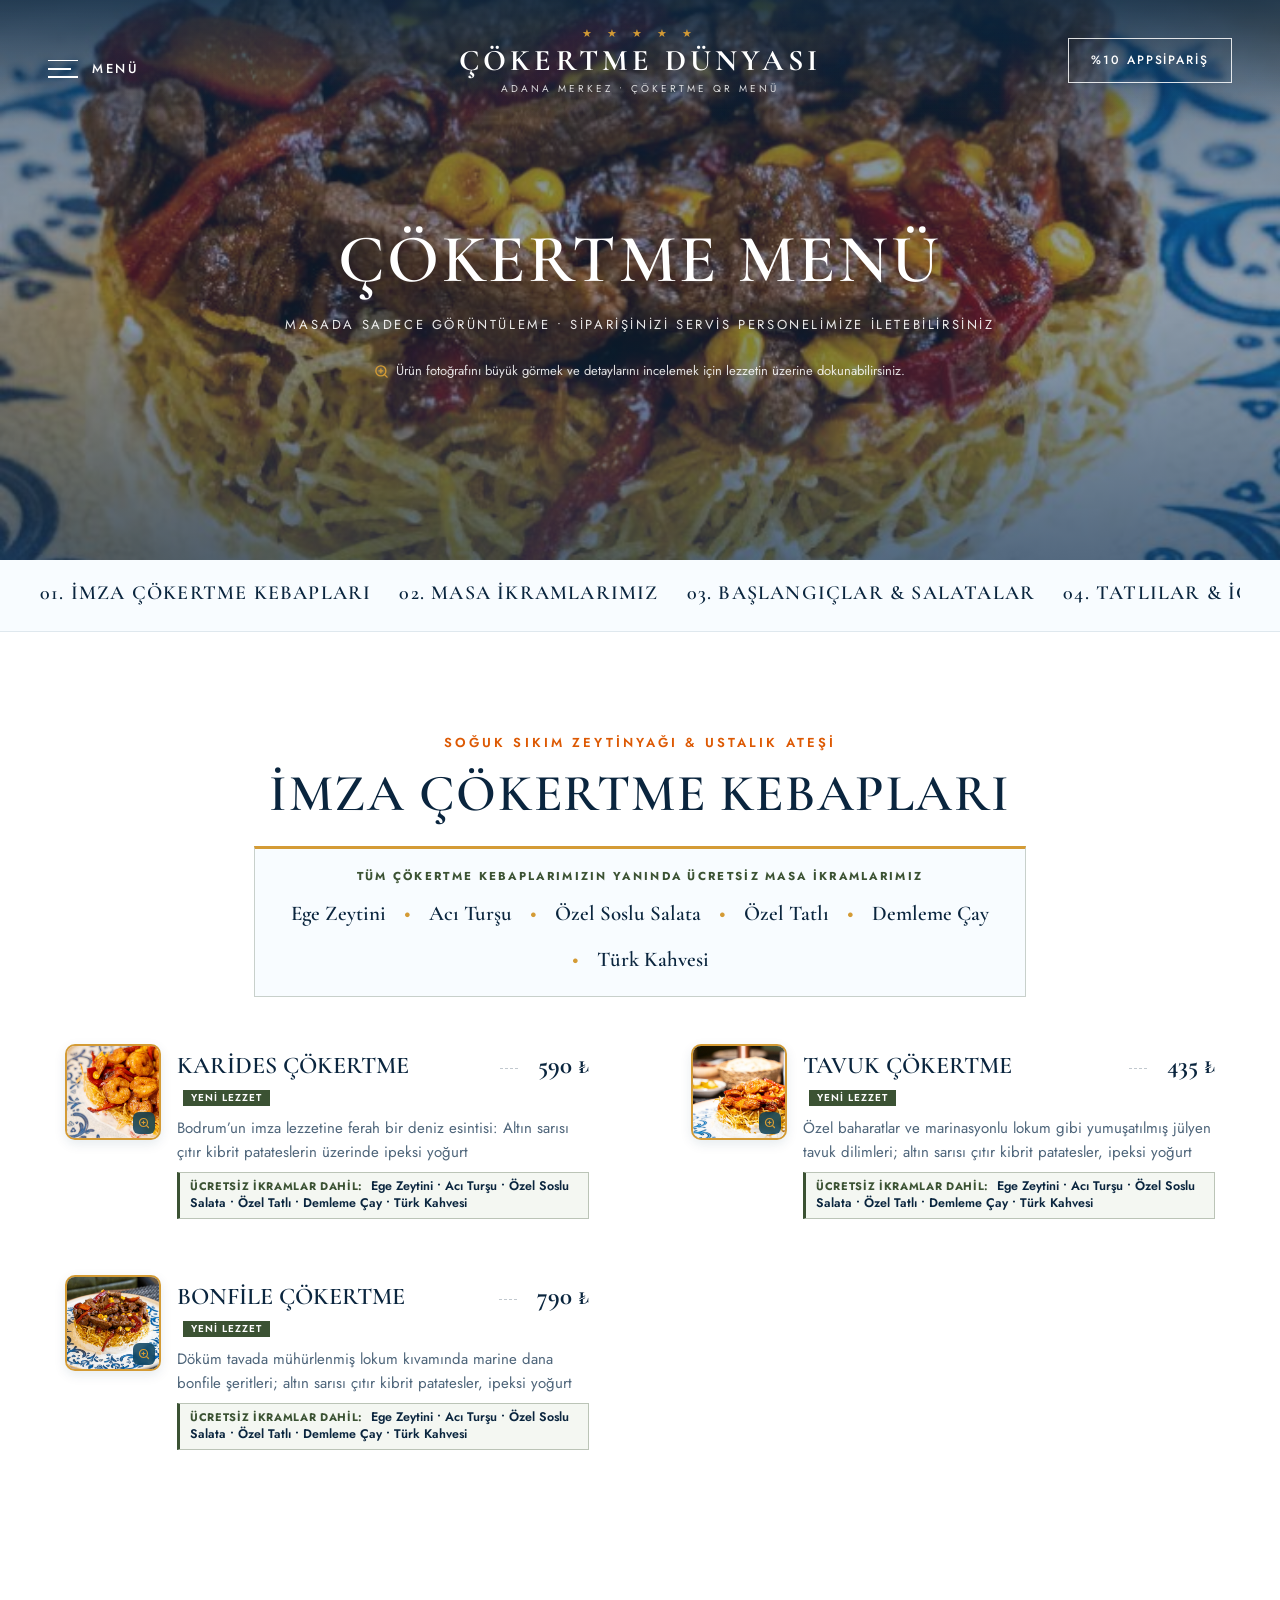
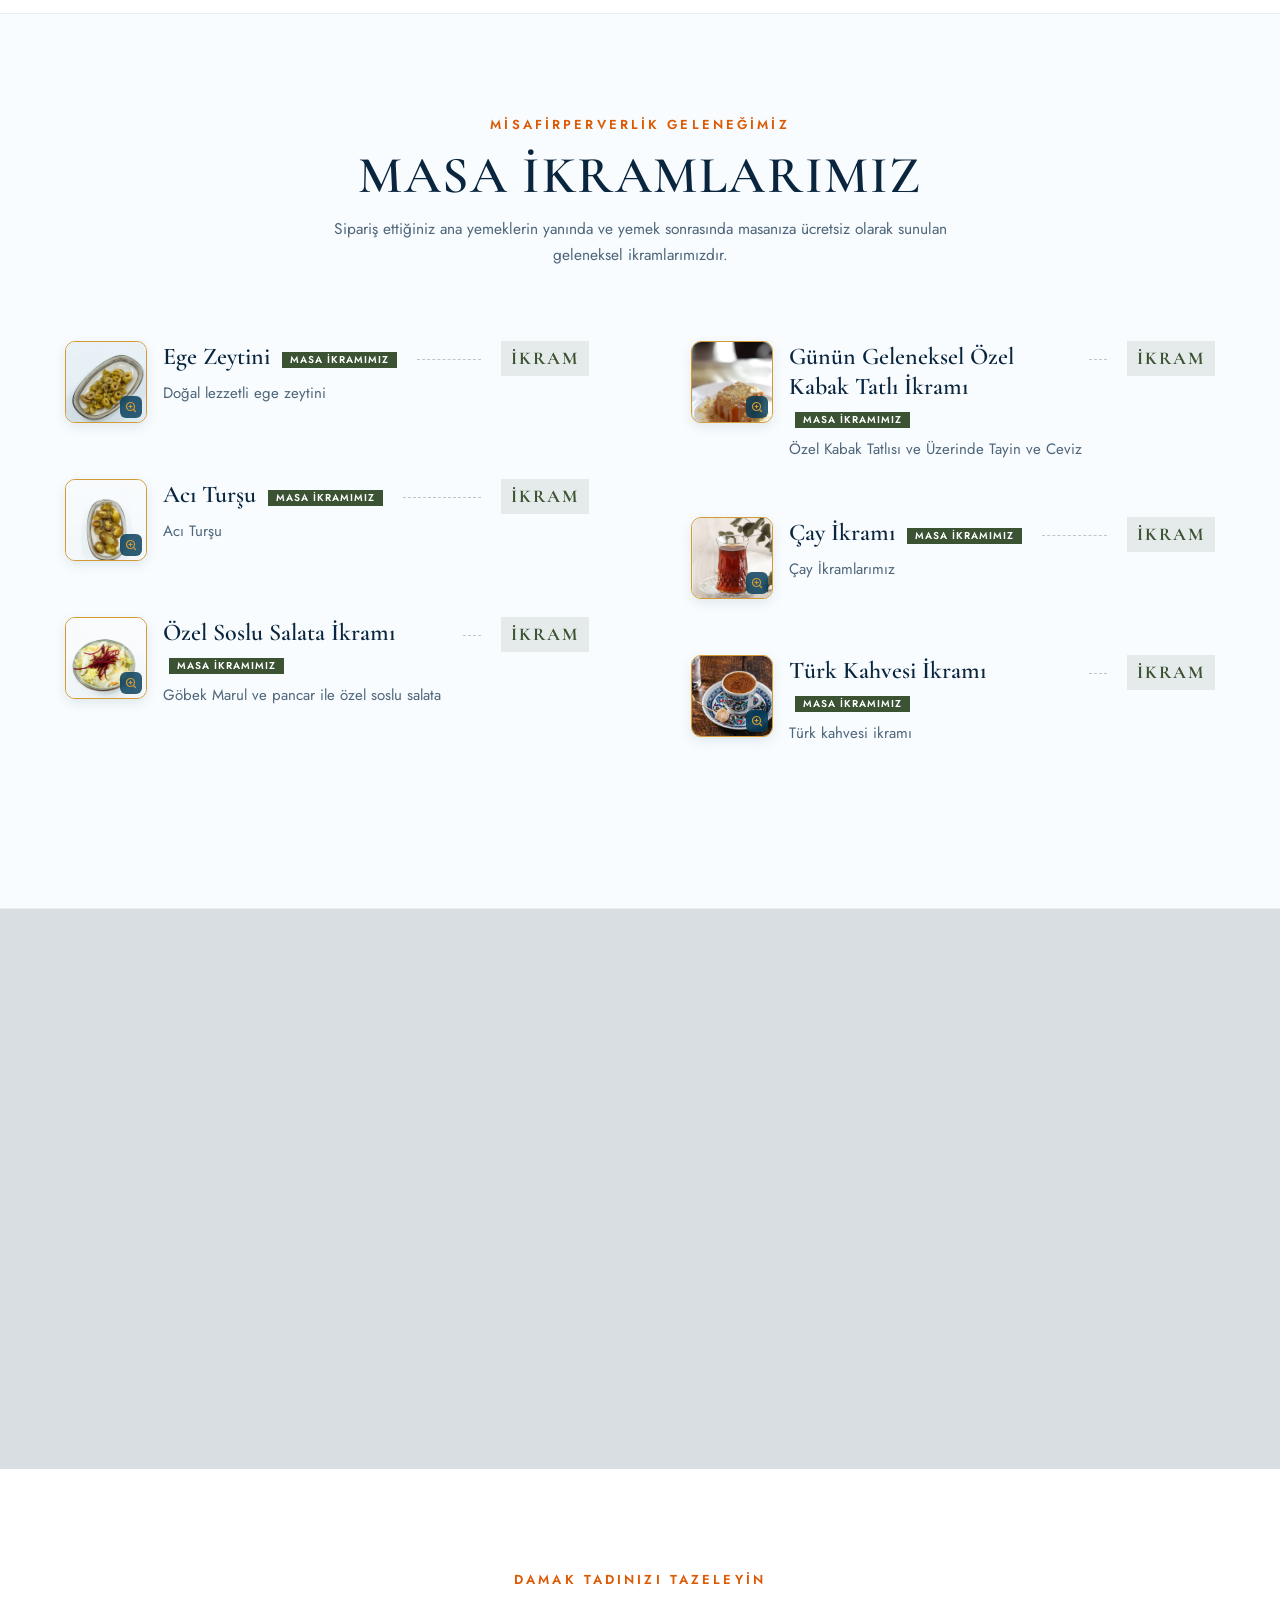
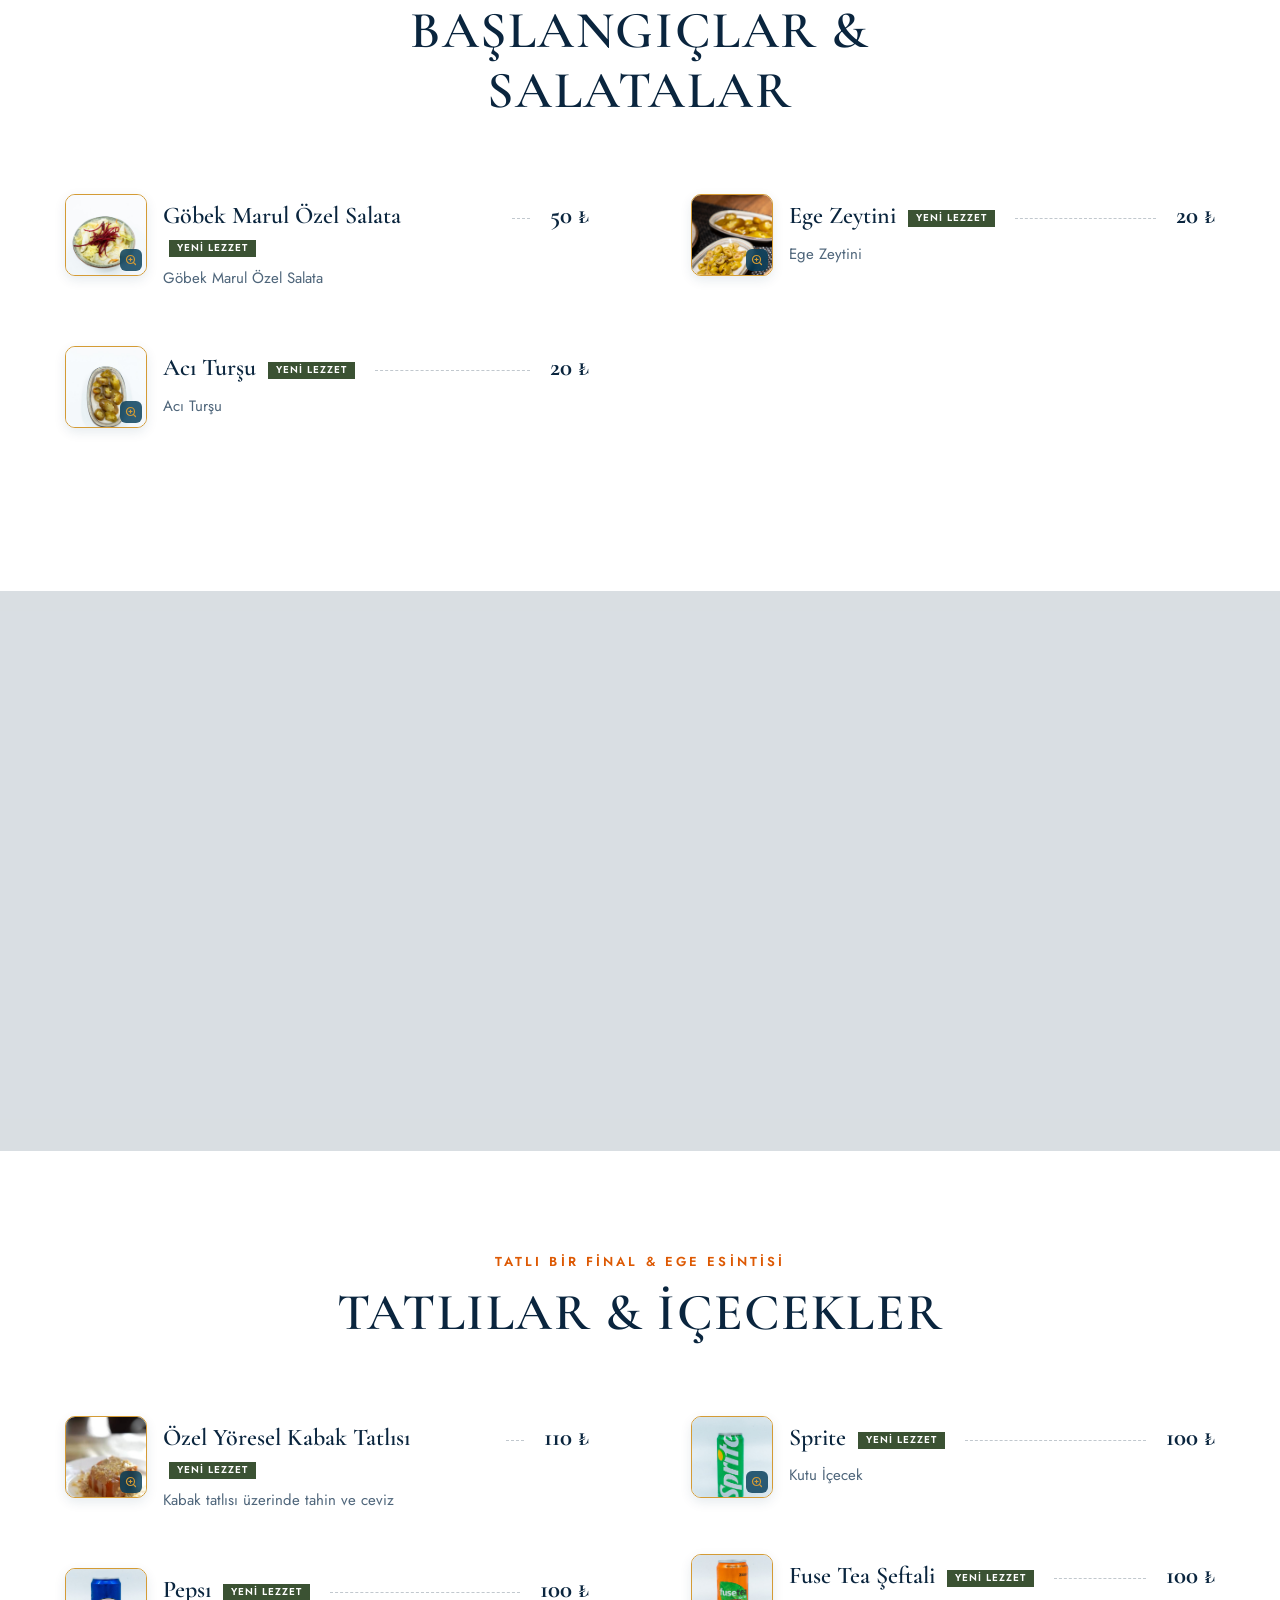
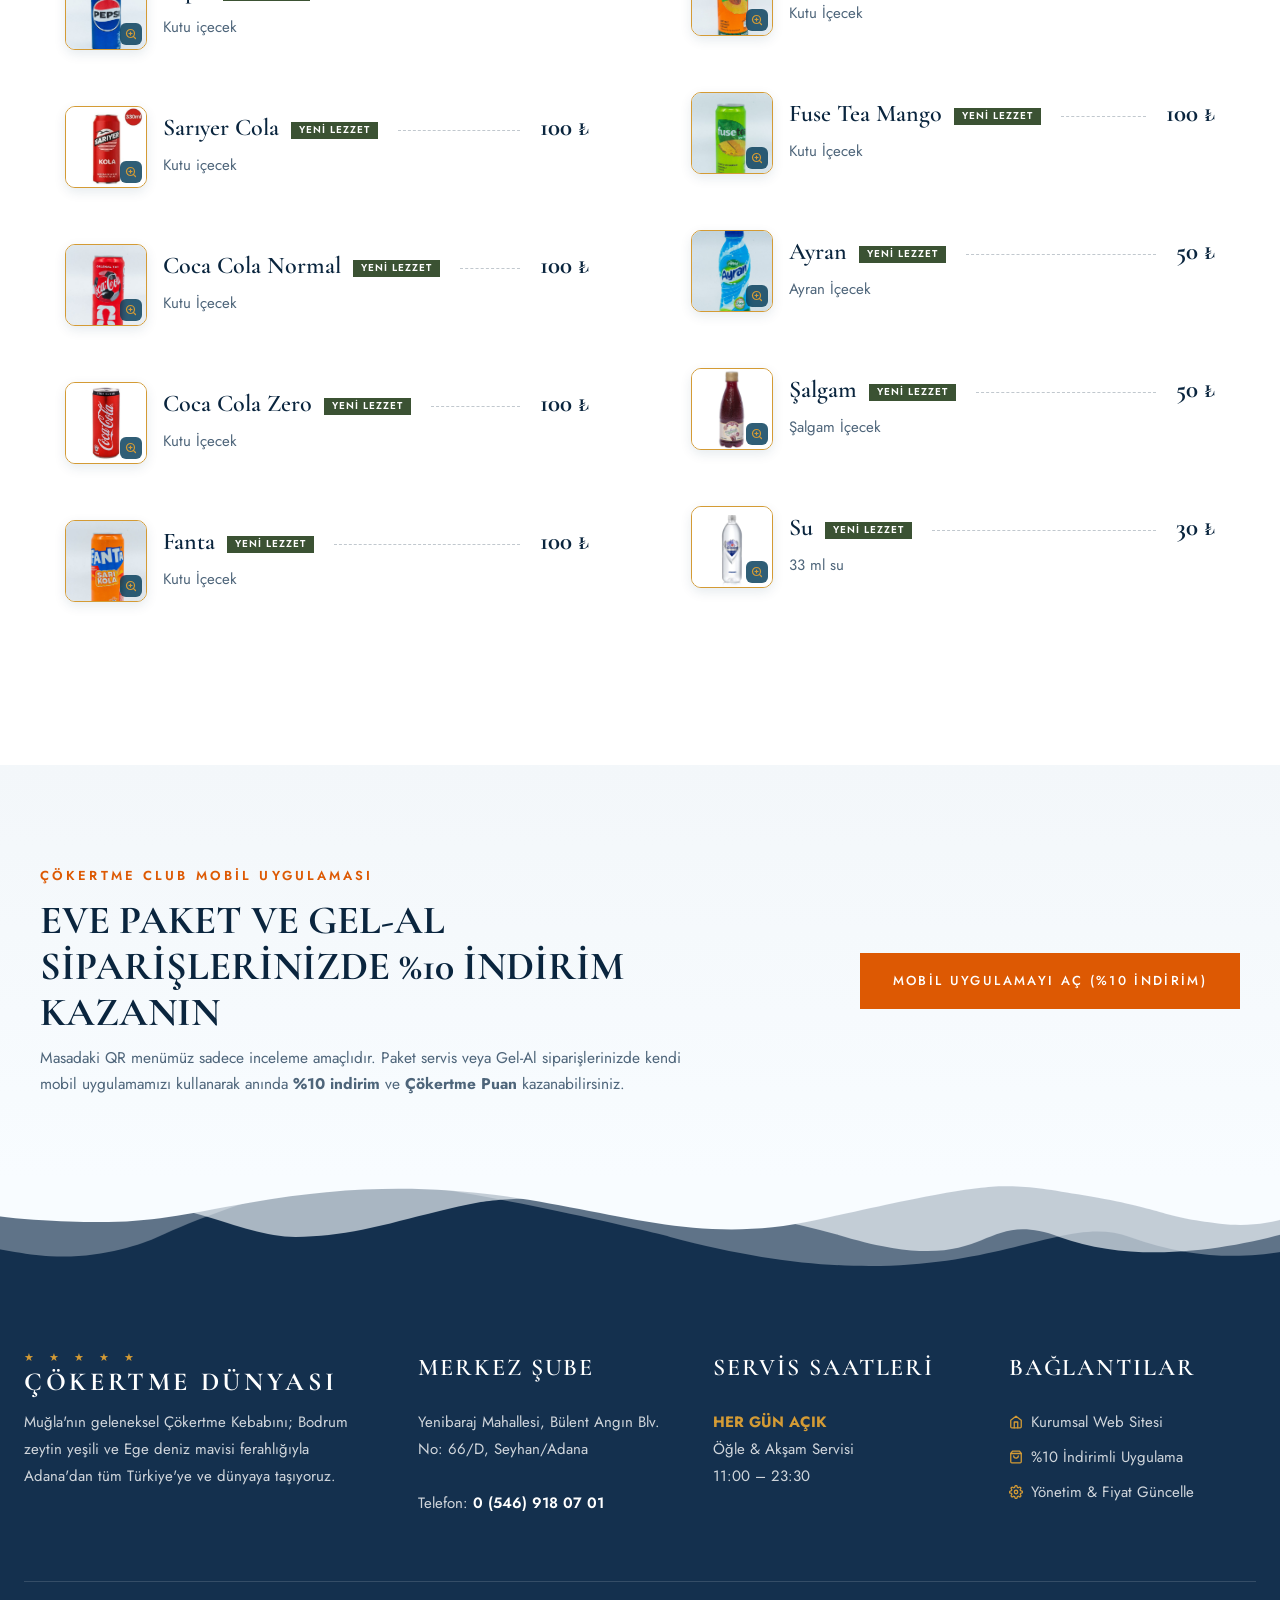
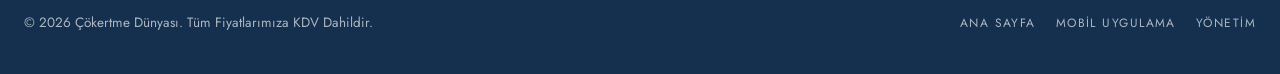
==== menu.html @ 5d94344f "Add Website & QR Menu Visual Banner Management panel in yonetim.html and replace stock Unsplash imag" ====
<!DOCTYPE html>
<html lang="tr">
<head>
  <meta charset="UTF-8" />
  <meta name="viewport" content="width=device-width, initial-scale=1.0, viewport-fit=cover" />
  <title>Çökertme Menü – Çökertme Dünyası</title>
  <link rel="preconnect" href="https://fonts.googleapis.com" />
  <link rel="preconnect" href="https://fonts.gstatic.com" crossorigin />
  <link href="https://fonts.googleapis.com/css2?family=Cormorant+Garamond:ital,wght@0,400;0,500;0,600;0,700;1,400;1,600&family=Jost:wght@300;400;500;600;700&display=swap" rel="stylesheet" />
  <style>
    :root {
      --pt-primary: #dd5903;
      --pt-secondary: #033a58;
      --pt-navy: #14314F;
      --pt-text: #0a253e;
      --pt-text-muted: #4e657a;
      --pt-olive: #3B5233;
      --pt-gold: #D49B35;
      --pt-mist-top: #F3F7FA;
      --pt-mist-bottom: #F8FCFF;
      --font-display: 'Cormorant Garamond', Georgia, serif;
      --font-sans: 'Jost', -apple-system, BlinkMacSystemFont, sans-serif;
    }

    * {
      box-sizing: border-box;
      margin: 0;
      padding: 0;
    }

    html {
      scroll-behavior: smooth;
    }

    body {
      font-family: var(--font-sans);
      color: var(--pt-text);
      background-color: #ffffff;
      line-height: 1.7;
      font-weight: 400;
      overflow-x: hidden;
      -webkit-font-smoothing: antialiased;
    }

    a {
      color: inherit;
      text-decoration: none;
      transition: all 0.3s ease;
    }

    /* ==========================================================================
       1. PATIOTIME DEMO 4 OVERLAP & STICKY HEADER
       ========================================================================== */
    .pt-header {
      position: fixed;
      top: 0;
      left: 0;
      width: 100%;
      z-index: 900;
      padding: 24px 48px;
      display: grid;
      grid-template-columns: 1fr auto 1fr;
      align-items: center;
      transition: all 0.35s ease;
      background: linear-gradient(180deg, rgba(10, 37, 62, 0.72) 0%, rgba(10, 37, 62, 0) 100%);
    }

    .pt-header.scrolled {
      background: rgba(20, 49, 79, 0.96);
      backdrop-filter: blur(10px);
      padding: 14px 48px;
      box-shadow: 0 8px 30px rgba(0, 0, 0, 0.16);
    }

    .pt-menu-toggle {
      background: transparent;
      border: none;
      color: #fff;
      cursor: pointer;
      display: inline-flex;
      align-items: center;
      gap: 14px;
      font-family: var(--font-sans);
      font-size: 13px;
      letter-spacing: 0.2em;
      text-transform: uppercase;
      font-weight: 500;
      width: fit-content;
    }

    .pt-hamburger-lines {
      width: 30px;
      height: 18px;
      display: flex;
      flex-direction: column;
      justify-content: space-between;
    }

    .pt-hamburger-lines span {
      display: block;
      height: 1.5px;
      background: #fff;
      transition: all 0.3s ease;
    }

    .pt-hamburger-lines span:nth-child(2) {
      width: 75%;
    }

    .pt-menu-toggle:hover .pt-hamburger-lines span {
      width: 100%;
      background: var(--pt-gold);
    }

    .pt-logo-center {
      text-align: center;
      color: #fff;
      display: flex;
      flex-direction: column;
      align-items: center;
    }

    .pt-logo-stars {
      color: var(--pt-gold);
      font-size: 11px;
      letter-spacing: 6px;
      margin-bottom: 3px;
    }

    .pt-logo-title {
      font-family: var(--font-display);
      font-size: 30px;
      font-weight: 700;
      letter-spacing: 0.14em;
      line-height: 1;
      text-transform: uppercase;
      color: #fff;
    }

    .pt-logo-sub {
      font-family: var(--font-sans);
      font-size: 10px;
      letter-spacing: 0.3em;
      text-transform: uppercase;
      color: rgba(255, 255, 255, 0.82);
      margin-top: 4px;
    }

    .pt-header-right {
      display: flex;
      justify-content: flex-end;
      align-items: center;
      gap: 10px;
    }

    .pt-btn-outline {
      display: inline-flex;
      align-items: center;
      justify-content: center;
      font-family: var(--font-sans);
      font-size: 12px;
      font-weight: 500;
      letter-spacing: 0.16em;
      text-transform: uppercase;
      padding: 11px 22px;
      border: 1px solid rgba(255, 255, 255, 0.85);
      color: #fff;
      background: transparent;
      cursor: pointer;
      transition: all 0.3s ease;
    }

    .pt-btn-outline:hover {
      background: #fff;
      color: var(--pt-navy);
    }

    /* ==========================================================================
       2. SOL KAYAR YAN MENÜ (SIDEMENU DRAWER - max-width: 475px, #f8fcff)
       ========================================================================== */
    .pt-sidemenu-backdrop {
      position: fixed;
      inset: 0;
      background: rgba(2, 25, 40, 0.65);
      backdrop-filter: blur(3px);
      z-index: 1000;
      opacity: 0;
      pointer-events: none;
      transition: opacity 0.35s ease;
    }

    .pt-sidemenu-backdrop.open {
      opacity: 1;
      pointer-events: auto;
    }

    .pt-sidemenu {
      position: fixed;
      top: 0;
      left: 0;
      bottom: 0;
      width: 100%;
      max-width: 475px;
      background: var(--pt-mist-bottom);
      color: var(--pt-text);
      z-index: 1001;
      padding: 44px 48px;
      transform: translateX(-100%);
      transition: transform 0.4s cubic-bezier(0.22, 1, 0.36, 1);
      display: flex;
      flex-direction: column;
      justify-content: space-between;
      overflow-y: auto;
      border-right: 3px solid var(--pt-olive);
    }

    .pt-sidemenu.open {
      transform: translateX(0);
    }

    .pt-sidemenu-close {
      background: none;
      border: none;
      font-family: var(--font-sans);
      font-size: 13px;
      letter-spacing: 0.2em;
      text-transform: uppercase;
      color: var(--pt-text);
      cursor: pointer;
      font-weight: 600;
    }

    .pt-sidemenu-nav {
      list-style: none;
      margin: 32px 0;
    }

    .pt-sidemenu-nav li {
      border-bottom: 1px solid rgba(3, 58, 88, 0.08);
    }

    .pt-sidemenu-nav a {
      display: flex;
      justify-content: space-between;
      align-items: center;
      font-family: var(--font-display);
      font-size: 27px;
      font-weight: 600;
      padding: 11px 0;
      color: var(--pt-text);
    }

    .pt-sidemenu-nav a:hover {
      color: var(--pt-primary);
      padding-left: 8px;
    }

    /* ==========================================================================
       3. PATIOTIME À LA CARTE MENU HERO BANNER (min-height: 560px, #14314F)
       ========================================================================== */
    .pt-menu-hero {
      position: relative;
      min-height: 560px;
      background-color: var(--pt-navy);
      background-image: url("assets/uploads/item-1792323465955.jpg?v=1");
      background-position: center center;
      background-size: cover;
      display: flex;
      align-items: center;
      justify-content: center;
      text-align: center;
      color: #fff;
      padding: 120px 24px 70px;
    }

    .pt-menu-hero-overlay {
      position: absolute;
      inset: 0;
      background: linear-gradient(
        180deg,
        rgba(20, 49, 79, 0.62) 0%,
        rgba(20, 49, 79, 0.45) 50%,
        rgba(20, 49, 79, 0.72) 100%
      );
    }

    .pt-menu-hero-content {
      position: relative;
      z-index: 2;
      max-width: 820px;
    }

    .pt-menu-hero-title {
      font-family: var(--font-display);
      font-size: 68px;
      font-weight: 600;
      text-transform: uppercase;
      letter-spacing: 0.04em;
      line-height: 1.1;
      margin-bottom: 16px;
    }

    .pt-menu-hero-meta {
      font-family: var(--font-sans);
      font-size: 13px;
      letter-spacing: 0.2em;
      text-transform: uppercase;
      color: rgba(255, 255, 255, 0.9);
      margin-bottom: 24px;
    }

    /* Kategori Hızlı Geçiş Barı */
    .pt-toolbar {
      background: var(--pt-mist-bottom);
      border-bottom: 1px solid rgba(3, 58, 88, 0.1);
      padding: 16px 24px;
      position: sticky;
      top: 67px;
      z-index: 800;
    }

    .pt-toolbar-inner {
      max-width: 1200px;
      margin: 0 auto;
      display: flex;
      justify-content: center;
      align-items: center;
    }

    .pt-quick-cats {
      display: flex;
      gap: 28px;
      overflow-x: auto;
      scrollbar-width: none;
    }

    .pt-quick-cats a {
      font-family: var(--font-display);
      font-size: 20px;
      font-weight: 600;
      text-transform: uppercase;
      letter-spacing: 0.06em;
      color: var(--pt-text);
      white-space: nowrap;
      padding-bottom: 3px;
      border-bottom: 2px solid transparent;
    }

    .pt-quick-cats a:hover {
      color: var(--pt-primary);
      border-bottom-color: var(--pt-primary);
    }

    /* ==========================================================================
       4. PATIOTIME SECTION HEADINGS & 2-COLUMN FOOD MENU (food-menu-style-3)
       ========================================================================== */
    .pt-menu-section-header {
      padding: 100px 24px 60px;
      text-align: center;
      max-width: 820px;
      margin: 0 auto;
    }

    .pt-subtitle {
      font-family: var(--font-sans);
      font-size: 13px;
      font-weight: 600;
      letter-spacing: 0.24em;
      text-transform: uppercase;
      color: var(--pt-primary);
      margin-bottom: 10px;
      display: block;
    }

    .pt-title {
      font-family: var(--font-display);
      font-size: 52px;
      font-weight: 600;
      text-transform: uppercase;
      letter-spacing: 0.03em;
      color: var(--pt-text);
      line-height: 1.15;
    }

    .pt-menu-columns-container {
      max-width: 1200px;
      margin: 0 auto;
      padding: 0 24px 120px;
      display: grid;
      grid-template-columns: 1fr 1fr;
      gap: 0;
    }

    .pt-menu-col-left {
      padding-right: 50px;
    }

    .pt-menu-col-right {
      padding-left: 50px;
    }

    /* Orijinal PatioTime .pt-food-menu.food-menu-style-3 + Lüks Ürün Görseli Vitrin Tasarımı */
    .pt-food-menu-item {
      margin-bottom: 30px;
      cursor: pointer;
      padding: 12px 12px;
      margin-left: -12px;
      margin-right: -12px;
      border-radius: 10px;
      display: flex;
      align-items: flex-start;
      gap: 16px;
      border: 1px solid transparent;
      transition: background-color 0.24s ease, border-color 0.24s ease, box-shadow 0.24s ease;
    }

    .pt-food-menu-item:hover {
      background-color: var(--pt-mist-bottom);
      border-color: rgba(212, 155, 53, 0.35);
      box-shadow: 0 6px 20px rgba(2, 58, 88, 0.05);
    }

    .pt-food-menu-thumb-wrap {
      width: 82px;
      height: 82px;
      flex-shrink: 0;
      border-radius: 10px;
      overflow: hidden;
      border: 1.5px solid var(--pt-gold);
      background: var(--pt-mist-bottom);
      position: relative;
      box-shadow: 0 4px 12px rgba(2, 58, 88, 0.1);
    }

    .pt-food-menu-thumb-wrap.is-signature {
      width: 96px;
      height: 96px;
      border-width: 2px;
    }

    .pt-food-menu-thumb-wrap img {
      width: 100%;
      height: 100%;
      object-fit: cover;
      display: block;
      transition: transform 0.38s ease;
    }

    .pt-food-menu-item:hover .pt-food-menu-thumb-wrap img {
      transform: scale(1.07);
    }

    .pt-food-thumb-zoom {
      position: absolute;
      bottom: 4px;
      right: 4px;
      width: 22px;
      height: 22px;
      border-radius: 6px;
      background: rgba(2, 58, 88, 0.82);
      color: var(--pt-gold);
      display: flex;
      align-items: center;
      justify-content: center;
      pointer-events: none;
      backdrop-filter: blur(2px);
    }

    .pt-food-menu-main {
      flex: 1;
      min-width: 0;
    }

    .pt-food-menu-header {
      display: flex;
      align-items: baseline;
      justify-content: space-between;
      gap: 10px;
      width: 100%;
    }

    .pt-food-menu-title {
      font-family: var(--font-display);
      font-size: 24px;
      font-weight: 600;
      color: var(--pt-text);
      line-height: 1.25;
      display: block;
    }

    .pt-food-badge {
      display: inline-block;
      font-family: var(--font-sans);
      font-size: 10px;
      font-weight: 600;
      letter-spacing: 0.1em;
      text-transform: uppercase;
      padding: 2px 8px;
      background: var(--pt-olive);
      color: #fff;
      vertical-align: middle;
      white-space: nowrap;
      margin-left: 6px;
    }

    .pt-food-menu-lines {
      flex: 1;
      border-bottom: 1px dashed rgba(10, 37, 62, 0.25);
      margin: 0 10px;
      position: relative;
      top: -4px;
      min-width: 18px;
    }

    .pt-food-menu-price {
      font-family: var(--font-display);
      font-size: 25px;
      font-weight: 700;
      color: var(--pt-text);
      white-space: nowrap;
      flex-shrink: 0;
    }

    .pt-food-menu-details {
      font-family: var(--font-sans);
      font-size: 15px;
      color: var(--pt-text-muted);
      margin-top: 5px;
      line-height: 1.6;
    }

    /* ==========================================================================
       5. PATIOTIME FULL-WIDTH PARALLAX IMAGE DIVIDERS (min-height: 560px)
       ========================================================================== */
    .pt-parallax-divider {
      min-height: 560px;
      background-position: center center;
      background-size: cover;
      background-attachment: fixed;
      position: relative;
    }

    .pt-parallax-divider::after {
      content: "";
      position: absolute;
      inset: 0;
      background: rgba(20, 49, 79, 0.16);
    }

    /* ==========================================================================
       6. MOBİL UYGULAMA TANITIM BÖLÜMÜ (post-368.css #F3F7FA -> #F8FCFF)
       ========================================================================== */
    .pt-promo-section {
      background-image: linear-gradient(180deg, var(--pt-mist-top) 0%, var(--pt-mist-bottom) 100%);
      padding: 100px 24px 80px;
    }

    .pt-promo-container {
      max-width: 1200px;
      margin: 0 auto;
      display: flex;
      justify-content: space-between;
      align-items: center;
      flex-wrap: wrap;
      gap: 32px;
    }

    .pt-btn-solid {
      display: inline-flex;
      align-items: center;
      justify-content: center;
      font-family: var(--font-sans);
      font-size: 13px;
      font-weight: 500;
      letter-spacing: 0.18em;
      text-transform: uppercase;
      padding: 16px 32px;
      background: var(--pt-primary);
      color: #fff;
      border: 1px solid var(--pt-primary);
      cursor: pointer;
    }

    .pt-btn-solid:hover {
      background: var(--pt-olive);
      border-color: var(--pt-olive);
    }

    /* ==========================================================================
       7. PATIOTIME DEMO 4 FOOTER WITH TOP WAVE SVG (post-368.css #14314F)
       ========================================================================== */
    .pt-footer {
      position: relative;
      background-color: var(--pt-navy);
      background-image: url("https://images.unsplash.com/photo-1517248135467-4c7edcad34c4?auto=format&fit=crop&w=1920&q=80");
      background-position: center center;
      background-size: cover;
      color: #fff;
      padding: 170px 24px 40px;
    }

    .pt-footer-overlay {
      position: absolute;
      inset: 0;
      background-color: var(--pt-navy);
      opacity: 0.91;
    }

    .pt-footer-shape-top {
      position: absolute;
      top: -1px;
      left: 0;
      width: 100%;
      overflow: hidden;
      line-height: 0;
      z-index: 3;
    }

    .pt-footer-shape-top svg {
      position: relative;
      display: block;
      width: calc(112% + 1.3px);
      height: 89px;
      transform: translateX(-6%) rotateY(180deg);
    }

    .pt-footer-shape-top .shape-fill {
      fill: var(--pt-mist-bottom);
    }

    .pt-footer-inner {
      position: relative;
      z-index: 4;
      max-width: 1240px;
      margin: 0 auto;
    }

    .pt-footer-grid {
      display: grid;
      grid-template-columns: 1.4fr 1fr 1fr 1fr;
      gap: 48px;
      padding-bottom: 64px;
      border-bottom: 1px solid rgba(255, 255, 255, 0.14);
    }

    .pt-footer h4 {
      font-family: var(--font-display);
      font-size: 24px;
      font-weight: 600;
      text-transform: uppercase;
      letter-spacing: 0.08em;
      margin-bottom: 20px;
      color: #fff;
    }

    .pt-footer p {
      font-size: 15px;
      color: rgba(255, 255, 255, 0.8);
      line-height: 1.8;
    }

    .pt-footer-bottom {
      padding-top: 30px;
      display: flex;
      justify-content: space-between;
      align-items: center;
      flex-wrap: wrap;
      gap: 16px;
      font-size: 13.5px;
      color: rgba(255, 255, 255, 0.65);
    }

    /* ==========================================================================
       8. ÜRÜN DETAY VE FOTOĞRAF MODALI (SADECE GÖRÜNTÜLEME - SİPARİŞSİZ)
       ========================================================================== */
    .pt-modal-backdrop {
      position: fixed;
      inset: 0;
      background: rgba(10, 37, 62, 0.82);
      backdrop-filter: blur(5px);
      z-index: 2000;
      display: none;
      align-items: center;
      justify-content: center;
      padding: 20px;
    }

    .pt-modal-backdrop.open {
      display: flex;
    }

    .pt-modal-card {
      background: #fff;
      max-width: 560px;
      width: 100%;
      overflow: hidden;
      box-shadow: 0 28px 70px rgba(0, 0, 0, 0.4);
      border-top: 4px solid var(--pt-olive);
      position: relative;
    }

    @media (max-width: 1024px) {
      .pt-menu-col-left {
        padding-right: 28px;
      }
      .pt-menu-col-right {
        padding-left: 28px;
      }
      .pt-menu-section-header {
        padding: 80px 24px 50px;
      }
      .pt-menu-columns-container {
        padding-bottom: 80px;
      }
    }

    @media (max-width: 767px) {
      .pt-header {
        padding: 12px 16px;
        grid-template-columns: 40px 1fr auto;
        gap: 8px;
      }
      .pt-header.scrolled {
        padding: 9px 16px;
      }
      .pt-menu-toggle .pt-menu-label {
        display: none;
      }
      .pt-hamburger-lines {
        width: 24px;
        height: 15px;
      }
      .pt-logo-stars {
        font-size: 9px;
        letter-spacing: 3px;
        margin-bottom: 1px;
      }
      .pt-logo-title {
        font-size: 18px;
        letter-spacing: 0.08em;
        white-space: nowrap;
      }
      .pt-logo-sub {
        font-size: 7.5px;
        letter-spacing: 0.14em;
        white-space: nowrap;
      }
      .pt-header-right {
        gap: 8px;
      }
      .pt-header-right .pt-btn-outline {
        padding: 7px 10px;
        font-size: 10px;
        letter-spacing: 0.08em;
        white-space: nowrap;
      }
      .pt-header-right .pt-btn-outline .pt-btn-extra {
        display: none;
      }
      .pt-menu-hero {
        min-height: 400px;
        padding: 110px 20px 50px;
      }
      .pt-menu-hero-title {
        font-size: 42px;
      }
      .pt-title {
        font-size: 36px;
      }
      .pt-menu-columns-container {
        grid-template-columns: 1fr;
        padding-bottom: 60px;
      }
      .pt-menu-col-left {
        padding-right: 0;
      }
      .pt-menu-col-right {
        padding-left: 0;
        padding-top: 8px;
      }
      .pt-parallax-divider {
        min-height: 360px;
        background-attachment: scroll;
      }
      .pt-footer-grid {
        grid-template-columns: 1fr;
      }
      .pt-toolbar {
        top: 52px;
        padding: 12px 16px;
      }
      .pt-quick-cats {
        gap: 18px;
      }
      .pt-quick-cats a {
        font-size: 16px;
      }
      .pt-food-menu-title {
        font-size: 20px;
      }
      .pt-food-menu-price {
        font-size: 21px;
        white-space: nowrap;
        flex-shrink: 0;
      }
      .pt-food-menu-lines {
        min-width: 14px;
        margin: 0 6px;
      }
      .pt-food-menu-item {
        gap: 12px;
        padding: 10px 8px;
        margin-left: -8px;
        margin-right: -8px;
      }
      .pt-food-menu-thumb-wrap {
        width: 68px;
        height: 68px;
      }
      .pt-food-menu-thumb-wrap.is-signature {
        width: 78px;
        height: 78px;
      }
    }

    @media (max-width: 480px) {
      .pt-header {
        padding: 10px 12px;
        grid-template-columns: 34px 1fr auto;
        gap: 6px;
      }
      .pt-header.scrolled {
        padding: 8px 12px;
      }
      .pt-logo-title {
        font-size: 15.5px;
        letter-spacing: 0.06em;
      }
      .pt-logo-sub {
        font-size: 6.5px;
        letter-spacing: 0.1em;
      }
      .pt-header-right .pt-btn-outline {
        padding: 6px 8px;
        font-size: 9.5px;
        letter-spacing: 0.06em;
      }
    }
  </style>
</head>
<body>

  <!-- ========================================================================
       SOL KAYAR MENÜ (PATIOTIME DEMO 4 SIDEMENU)
       ======================================================================== -->
  <div class="pt-sidemenu-backdrop" id="sidemenu-backdrop" onclick="toggleSideMenu(false)"></div>
  <aside class="pt-sidemenu" id="sidemenu">
    <div>
      <div style="display:flex; justify-content:space-between; align-items:center;">
        <button class="pt-sidemenu-close" onclick="toggleSideMenu(false)">✕ KAPAT</button>
        <span style="font-size:11px; letter-spacing:0.2em; text-transform:uppercase; color:var(--pt-olive); font-weight:700;">DİJİTAL QR MENÜ</span>
      </div>

      <ul class="pt-sidemenu-nav">
        <li><a href="index.html"><span>Ana Sayfa</span><span>→</span></a></li>
        <li><a href="#sec-cokertmeler" onclick="toggleSideMenu(false)"><span>İmza Çökertme Kebapları</span><span>→</span></a></li>
        <li><a href="#sec-baslangiclar" onclick="toggleSideMenu(false)"><span>Ege &amp; Akdeniz Başlangıçlar</span><span>→</span></a></li>
        <li><a href="#sec-tatlilar" onclick="toggleSideMenu(false)"><span>Tatlılar &amp; İçecekler</span><span>→</span></a></li>
        <li><a href="uygulama.html"><span>%10 İndirimli Mobil Uygulama</span><span>→</span></a></li>
        <li><a href="yonetim.html"><span>Yönetim Paneli</span><span>→</span></a></li>
      </ul>
    </div>

    <div style="font-size:14px; color:var(--pt-text-muted); border-top:1px solid rgba(3,58,88,0.12); padding-top:20px; display:grid; gap:6px;">
      <div style="display:flex; align-items:flex-start; gap:8px;">
        <svg width="15" height="15" viewBox="0 0 24 24" fill="none" stroke="var(--pt-primary)" stroke-width="2.2" stroke-linecap="round" stroke-linejoin="round" style="flex-shrink:0; margin-top:3px;"><path d="M21 10c0 7-9 13-9 13s-9-6-9-13a9 9 0 0 1 18 0z"/><circle cx="12" cy="10" r="3"/></svg>
        <span>Yenibaraj Mahallesi, Bülent Angın Blv. No: 66/D, Seyhan/Adana</span>
      </div>
      <div style="display:flex; align-items:center; gap:8px;">
        <svg width="15" height="15" viewBox="0 0 24 24" fill="none" stroke="var(--pt-olive)" stroke-width="2.2" stroke-linecap="round" stroke-linejoin="round" style="flex-shrink:0;"><path d="M22 16.92v3a2 2 0 0 1-2.18 2 19.79 19.79 0 0 1-8.63-3.07 19.5 19.5 0 0 1-6-6 19.79 19.79 0 0 1-3.07-8.67A2 2 0 0 1 4.11 2h3a2 2 0 0 1 2 1.72 12.84 12.84 0 0 0 .7 2.81 2 2 0 0 1-.45 2.11L8.09 9.91a16 16 0 0 0 6 6l1.27-1.27a2 2 0 0 1 2.11-.45 12.84 12.84 0 0 0 2.81.7A2 2 0 0 1 22 16.92z"/></svg>
        <a href="tel:+905469180701" style="color:inherit; text-decoration:none; font-weight:600;">0 (546) 918 07 01</a>
      </div>
      <div style="margin-top:4px; color:var(--pt-olive); font-weight:600; display:flex; align-items:center; gap:8px;">
        <svg width="15" height="15" viewBox="0 0 24 24" fill="none" stroke="currentColor" stroke-width="2.2" stroke-linecap="round" stroke-linejoin="round" style="flex-shrink:0;"><path d="M3 2v7c0 1.1.9 2 2 2h4a2 2 0 0 0 2-2V2"/><path d="M7 2v20"/><path d="M21 15V2v0a5 5 0 0 0-5 5v6c0 1.1.9 2 2 2h3Zm0 0v7"/></svg>
        <span>Masada Sadece Görüntüleme Modu Aktif</span>
      </div>
    </div>
  </aside>

  <!-- ========================================================================
       ÜST HEADER (OVERLAP & STICKY)
       ======================================================================== -->
  <header class="pt-header" id="main-header">
    <div>
      <button class="pt-menu-toggle" onclick="toggleSideMenu(true)" aria-label="Menüyü Aç">
        <div class="pt-hamburger-lines">
          <span></span>
          <span></span>
          <span></span>
        </div>
        <span class="pt-menu-label">MENÜ</span>
      </button>
    </div>

    <a href="index.html" class="pt-logo-center">
      <div class="pt-logo-stars">★ ★ ★ ★ ★</div>
      <div class="pt-logo-title">ÇÖKERTME DÜNYASI</div>
      <div class="pt-logo-sub" id="table-badge-sub">ADANA MERKEZ • ÇÖKERTME QR MENÜ</div>
    </a>

    <div class="pt-header-right">
      <a href="uygulama.html" class="pt-btn-outline">%10 APP<span class="pt-btn-extra"> SİPARİŞ</span></a>
    </div>
  </header>

  <!-- ========================================================================
       HERO BANNER (PatioTime Demo 4 Menu Hero - min-height: 560px)
       ======================================================================== -->
  <section class="pt-menu-hero" id="site-img-qrHeroBg">
    <div class="pt-menu-hero-overlay"></div>
    <div class="pt-menu-hero-content">
      <h1 class="pt-menu-hero-title" id="hero-main-title">ÇÖKERTME MENÜ</h1>
      <div class="pt-menu-hero-meta" id="hero-meta-note">
        MASADA SADECE GÖRÜNTÜLEME • SİPARİŞİNİZİ SERVİS PERSONELİMİZE İLETEBİLİRSİNİZ
      </div>
      <div style="font-size:13px; color:rgba(255,255,255,0.86); display:inline-flex; align-items:center; gap:7px; justify-content:center;">
        <svg width="15" height="15" viewBox="0 0 24 24" fill="none" stroke="var(--pt-gold)" stroke-width="2.2" stroke-linecap="round" stroke-linejoin="round"><circle cx="11" cy="11" r="8"/><line x1="21" y1="21" x2="16.65" y2="16.65"/><line x1="11" y1="8" x2="11" y2="14"/><line x1="8" y1="11" x2="14" y2="11"/></svg>
        <span>Ürün fotoğrafını büyük görmek ve detaylarını incelemek için lezzetin üzerine dokunabilirsiniz.</span>
      </div>
    </div>
  </section>

  <!-- ========================================================================
       YAPIŞKAN KATEGORİ HIZLI GEÇİŞ BARI
       ======================================================================== -->
  <div class="pt-toolbar">
    <div class="pt-toolbar-inner">
      <nav class="pt-quick-cats">
        <a href="#sec-cokertmeler" id="nav-cat-1">01. İmza Çökertme Kebapları</a>
        <a href="#sec-ikramlar" id="nav-cat-ikram">02. Masa İkramlarımız</a>
        <a href="#sec-baslangiclar" id="nav-cat-2">03. Başlangıçlar &amp; Salatalar</a>
        <a href="#sec-tatlilar" id="nav-cat-3">04. Tatlılar &amp; İçecekler</a>
      </nav>
    </div>
  </div>

  <!-- ========================================================================
       BÖLÜM 1: İMZA ÇÖKERTME KEBAPLARI (ANA YEMEKLER - 2 SÜTUN)
       ======================================================================== -->
  <section id="sec-cokertmeler">
    <div class="pt-menu-section-header" style="padding-bottom:34px;">
      <span class="pt-subtitle" id="sub-sec-1">SOĞUK SIKIM ZEYTİNYAĞI &amp; USTALIK ATEŞİ</span>
      <h2 class="pt-title" id="title-sec-1">İmza Çökertme Kebapları</h2>

      <!-- Tüm Ana Yemeklerin Yanında Verilen Masa İkramları Bandı -->
      <div style="margin-top:22px; background:var(--pt-mist-bottom); border:1px solid rgba(59, 82, 51, 0.25); border-top:3px solid var(--pt-gold); padding:18px 26px; text-align:center;">
        <div style="font-size:11.5px; font-weight:700; letter-spacing:0.2em; text-transform:uppercase; color:var(--pt-olive); margin-bottom:10px;">
          TÜM ÇÖKERTME KEBAPLARIMIZIN YANINDA ÜCRETSİZ MASA İKRAMLARIMIZ
        </div>
        <div style="display:flex; justify-content:center; flex-wrap:wrap; gap:10px 18px; font-family:var(--font-display); font-size:21px; font-weight:600; color:var(--pt-text);">
          <span>Ege Zeytini</span>
          <span style="color:var(--pt-gold);">•</span>
          <span>Acı Turşu</span>
          <span style="color:var(--pt-gold);">•</span>
          <span>Özel Soslu Salata</span>
          <span style="color:var(--pt-gold);">•</span>
          <span>Özel Tatlı</span>
          <span style="color:var(--pt-gold);">•</span>
          <span>Demleme Çay</span>
          <span style="color:var(--pt-gold);">•</span>
          <span>Türk Kahvesi</span>
        </div>
      </div>
    </div>

    <div class="pt-menu-columns-container" id="grid-cokertmeler"></div>
  </section>

  <!-- ========================================================================
       BÖLÜM 2: MASA İKRAMLARIMIZ (ZEYTİN, TURŞU, SALATA, TATLI, ÇAY, TÜRK KAHVESİ)
       ======================================================================== -->
  <section id="sec-ikramlar" style="background:var(--pt-mist-bottom); border-top:1px solid rgba(3,58,88,0.08); border-bottom:1px solid rgba(3,58,88,0.08);">
    <div class="pt-menu-section-header">
      <span class="pt-subtitle">MİSAFİRPERVERLİK GELENEĞİMİZ</span>
      <h2 class="pt-title">Masa İkramlarımız</h2>
      <p style="color:var(--pt-text-muted); font-size:15.5px; max-width:640px; margin:10px auto 0;">
        Sipariş ettiğiniz ana yemeklerin yanında ve yemek sonrasında masanıza ücretsiz olarak sunulan geleneksel ikramlarımızdır.
      </p>
    </div>

    <div class="pt-menu-columns-container" id="grid-ikramlar"></div>
  </section>

  <!-- ========================================================================
       PARALLAX GÖRSEL AYIRICI 1 (PatioTime min-height: 560px)
       ======================================================================== -->
  <div class="pt-parallax-divider" id="site-img-qrDivider1" style="background-image:url('assets/uploads/item-1792325907483.jpg?v=1');"></div>

  <!-- ========================================================================
       BÖLÜM 3: EGE & AKDENİZ BAŞLANGIÇLAR VE SALATALAR (2 SÜTUN)
       ======================================================================== -->
  <section id="sec-baslangiclar">
    <div class="pt-menu-section-header">
      <span class="pt-subtitle" id="sub-sec-2">DAMAK TADINIZI TAZELEYİN</span>
      <h2 class="pt-title" id="title-sec-2">Başlangıçlar &amp; Salatalar</h2>
    </div>

    <div class="pt-menu-columns-container" id="grid-baslangiclar"></div>
  </section>

  <!-- ========================================================================
       PARALLAX GÖRSEL AYIRICI 2 (PatioTime min-height: 560px)
       ======================================================================== -->
  <div class="pt-parallax-divider" id="site-img-qrDivider2" style="background-image:url('assets/uploads/item-1792325457108.jpg?v=1');"></div>

  <!-- ========================================================================
       BÖLÜM 4: GELENEKSEL TATLILAR & FERAHLATICI İÇECEKLER (2 SÜTUN)
       ======================================================================== -->
  <section id="sec-tatlilar">
    <div class="pt-menu-section-header">
      <span class="pt-subtitle" id="sub-sec-3">TATLI BİR FİNAL &amp; EGE ESİNTİSİ</span>
      <h2 class="pt-title" id="title-sec-3">Tatlılar &amp; İçecekler</h2>
    </div>

    <div class="pt-menu-columns-container" id="grid-tatlilar"></div>
  </section>

  <!-- ========================================================================
       PATIOTIME DEMO 4 ALT BÜLTEN / %10 MOBİL UYGULAMA TANITIM ALANI
       ======================================================================== -->
  <section class="pt-promo-section">
    <div class="pt-promo-container">
      <div style="max-width:680px;">
        <span class="pt-subtitle">ÇÖKERTME CLUB MOBİL UYGULAMASI</span>
        <h3 style="font-family:var(--font-display); font-size:40px; text-transform:uppercase; color:var(--pt-text); line-height:1.15; margin-bottom:10px;">
          Eve Paket ve Gel-Al Siparişlerinizde %10 İndirim Kazanın
        </h3>
        <p style="color:var(--pt-text-muted); font-size:15.5px;">
          Masadaki QR menümüz sadece inceleme amaçlıdır. Paket servis veya Gel-Al siparişlerinizde kendi mobil uygulamamızı kullanarak anında <strong>%10 indirim</strong> ve <strong>Çökertme Puan</strong> kazanabilirsiniz.
        </p>
      </div>
      <div>
        <a href="uygulama.html" class="pt-btn-solid">MOBİL UYGULAMAYI AÇ (%10 İNDİRİM)</a>
      </div>
    </div>
  </section>

  <!-- ========================================================================
       PATIOTIME DEMO 4 FOOTER WITH TOP WAVE SVG (#14314F)
       ======================================================================== -->
  <footer class="pt-footer">
    <div class="pt-footer-shape-top" aria-hidden="true">
      <svg xmlns="http://www.w3.org/2000/svg" viewBox="0 0 1000 100" preserveAspectRatio="none">
        <path class="shape-fill" opacity="0.33" d="M473,67.3c-203.9,88.3-263.1-34-320.3,0C66,119.1,0,59.7,0,59.7V0h1000v59.7 c0,0-62.1,26.1-94.9,29.3c-32.8,3.3-62.8-12.3-75.8-22.1C806,49.6,745.3,8.7,694.9,4.7S492.4,59,473,67.3z"></path>
        <path class="shape-fill" opacity="0.66" d="M734,67.3c-45.5,0-77.2-23.2-129.1-39.1c-28.6-8.7-150.3-10.1-254,39.1 s-91.7-34.4-149.2,0C115.7,118.3,0,39.8,0,39.8V0h1000v36.5c0,0-28.2-18.5-92.1-18.5C810.2,18.1,775.7,67.3,734,67.3z"></path>
        <path class="shape-fill" d="M766.1,28.9c-200-57.5-266,65.5-395.1,19.5C242,1.8,242,5.4,184.8,20.6C128,35.8,132.3,44.9,89.9,52.5C28.6,63.7,0,0,0,0 h1000c0,0-9.9,40.9-83.6,48.1S829.6,47,766.1,28.9z"></path>
      </svg>
    </div>

    <div class="pt-footer-overlay"></div>

    <div class="pt-footer-inner">
      <div class="pt-footer-grid">
        <div>
          <div class="pt-logo-stars">★ ★ ★ ★ ★</div>
          <div class="pt-logo-title" style="font-size:26px; margin-bottom:14px;">ÇÖKERTME DÜNYASI</div>
          <p>
            Muğla'nın geleneksel Çökertme Kebabını; Bodrum zeytin yeşili ve Ege deniz mavisi ferahlığıyla Adana'dan tüm Türkiye'ye ve dünyaya taşıyoruz.
          </p>
        </div>

        <div>
          <h4>Merkez Şube</h4>
          <p>
            Yenibaraj Mahallesi, Bülent Angın Blv.<br />
            No: 66/D, Seyhan/Adana<br /><br />
            Telefon: <a href="tel:+905469180701" style="color:#fff; font-weight:600; text-decoration:none;">0 (546) 918 07 01</a>
          </p>
        </div>

        <div>
          <h4>Servis Saatleri</h4>
          <p>
            <strong style="color:var(--pt-gold);">HER GÜN AÇIK</strong><br />
            Öğle &amp; Akşam Servisi<br />
            11:00 – 23:30
          </p>
        </div>

        <div>
          <h4>Bağlantılar</h4>
          <p style="display:grid; gap:8px;">
            <a href="index.html" style="display:inline-flex; align-items:center; gap:8px;">
              <svg width="14" height="14" viewBox="0 0 24 24" fill="none" stroke="var(--pt-gold)" stroke-width="2.2" stroke-linecap="round" stroke-linejoin="round"><path d="M3 9l9-7 9 7v11a2 2 0 0 1-2 2H5a2 2 0 0 1-2-2z"/><polyline points="9 22 9 12 15 12 15 22"/></svg>
              <span>Kurumsal Web Sitesi</span>
            </a>
            <a href="uygulama.html" style="display:inline-flex; align-items:center; gap:8px;">
              <svg width="14" height="14" viewBox="0 0 24 24" fill="none" stroke="var(--pt-gold)" stroke-width="2.2" stroke-linecap="round" stroke-linejoin="round"><path d="M6 2L3 6v14a2 2 0 0 0 2 2h14a2 2 0 0 0 2-2V6l-3-4z"/><line x1="3" y1="6" x2="21" y2="6"/><path d="M16 10a4 4 0 0 1-8 0"/></svg>
              <span>%10 İndirimli Uygulama</span>
            </a>
            <a href="yonetim.html" style="display:inline-flex; align-items:center; gap:8px;">
              <svg width="14" height="14" viewBox="0 0 24 24" fill="none" stroke="var(--pt-gold)" stroke-width="2.2" stroke-linecap="round" stroke-linejoin="round"><circle cx="12" cy="12" r="3"/><path d="M19.4 15a1.65 1.65 0 0 0 .33 1.82l.06.06a2 2 0 0 1 0 2.83 2 2 0 0 1-2.83 0l-.06-.06a1.65 1.65 0 0 0-1.82-.33 1.65 1.65 0 0 0-1 1.51V21a2 2 0 0 1-2 2 2 2 0 0 1-2-2v-.09A1.65 1.65 0 0 0 9 19.4a1.65 1.65 0 0 0-1.82.33l-.06.06a2 2 0 0 1-2.83 0 2 2 0 0 1 0-2.83l.06-.06a1.65 1.65 0 0 0 .33-1.82 1.65 1.65 0 0 0-1.51-1H3a2 2 0 0 1-2-2 2 2 0 0 1 2-2h.09A1.65 1.65 0 0 0 4.6 9a1.65 1.65 0 0 0-.33-1.82l-.06-.06a2 2 0 0 1 0-2.83 2 2 0 0 1 2.83 0l.06.06a1.65 1.65 0 0 0 1.82.33H9a1.65 1.65 0 0 0 1-1.51V3a2 2 0 0 1 2-2 2 2 0 0 1 2 2v.09a1.65 1.65 0 0 0 1 1.51 1.65 1.65 0 0 0 1.82-.33l.06-.06a2 2 0 0 1 2.83 0 2 2 0 0 1 0 2.83l-.06.06a1.65 1.65 0 0 0-.33 1.82V9a1.65 1.65 0 0 0 1.51 1H21a2 2 0 0 1 2 2 2 2 0 0 1-2 2h-.09a1.65 1.65 0 0 0-1.51 1z"/></svg>
              <span>Yönetim &amp; Fiyat Güncelle</span>
            </a>
          </p>
        </div>
      </div>

      <div class="pt-footer-bottom">
        <div>© 2026 Çökertme Dünyası. Tüm Fiyatlarımıza KDV Dahildir.</div>
        <div style="display:flex; gap:20px; text-transform:uppercase; letter-spacing:0.12em; font-size:12px;">
          <a href="index.html">Ana Sayfa</a>
          <a href="uygulama.html">Mobil Uygulama</a>
          <a href="yonetim.html">Yönetim</a>
        </div>
      </div>
    </div>
  </footer>

  <!-- ========================================================================
       ÜRÜN FOTOĞRAFI VE İÇERİĞİ MODALI (SADECE GÖRÜNTÜLEME)
       ======================================================================== -->
  <div class="pt-modal-backdrop" id="dish-modal" onclick="if(event.target===this) closeDishModal()">
    <div class="pt-modal-card" id="dish-modal-content"></div>
  </div>

  <script src="assets/data.js?v=6"></script>
  <script>
    const DEFAULT_COMPLIMENTARY_SHOWCASE = [
      {
        id: "default-ikram-1",
        categoryId: "ikramlar",
        name: { tr: "Ege Zeytini" },
        desc: { tr: "Soğuk sıkım sızma zeytinyağı ve dağ kekiği ile marine edilmiş seçme Ege zeytinleri." },
        price: 0,
        isComplimentary: true,
        available: true,
        badges: ["MASA İKRAMIMIZ"],
        image: "assets/uploads/item-1792325967068.jpg?v=1"
      },
      {
        id: "default-ikram-2",
        categoryId: "ikramlar",
        name: { tr: "Acı Turşu" },
        desc: { tr: "Çökertme kebabının yanında sunulan geleneksel kurulum kütür acı turşu seçkisi." },
        price: 0,
        isComplimentary: true,
        available: true,
        badges: ["MASA İKRAMIMIZ"],
        image: "assets/uploads/item-1792325979932.jpg?v=1"
      },
      {
        id: "default-ikram-3",
        categoryId: "ikramlar",
        name: { tr: "Özel Soslu Salata" },
        desc: { tr: "Nar ekşisi ve sızma zeytinyağlı özel sosuyla günlük taze hazırlanan salata ikramımız." },
        price: 0,
        isComplimentary: true,
        available: true,
        badges: ["MASA İKRAMIMIZ"],
        image: "assets/uploads/item-1792324445703.jpg?v=1"
      },
      {
        id: "default-ikram-4",
        categoryId: "ikramlar",
        name: { tr: "Özel Tatlı" },
        desc: { tr: "Yemek sonrasında tüm misafirlerimize sunulan günlük taze özel tatlı ikramımız." },
        price: 0,
        isComplimentary: true,
        available: true,
        badges: ["MASA İKRAMIMIZ"],
        image: "assets/uploads/item-1792324524519.jpg?v=1"
      },
      {
        id: "default-ikram-5",
        categoryId: "ikramlar",
        name: { tr: "Demleme Çay" },
        desc: { tr: "Yemek sonrasında ince belli bardakta sunulan taze demleme çay ikramımız." },
        price: 0,
        isComplimentary: true,
        available: true,
        badges: ["MASA İKRAMIMIZ"],
        image: "assets/uploads/item-1792324555395.jpg?v=1"
      },
      {
        id: "default-ikram-6",
        categoryId: "ikramlar",
        name: { tr: "Türk Kahvesi" },
        desc: { tr: "Yemek sonrasında çifte kavrulmuş lokum eşliğinde ağır ateşte pişmiş Türk kahvesi ikramımız." },
        price: 0,
        isComplimentary: true,
        available: true,
        badges: ["MASA İKRAMIMIZ"],
        image: "assets/uploads/item-1792324580399.jpg?v=1"
      }
    ];

    function normalizeSideName(s) {
      const map = {
        "Zeytin": "Ege Zeytini",
        "Turşu": "Acı Turşu",
        "Ev Yapımı Turşu": "Acı Turşu",
        "Salata": "Özel Soslu Salata",
        "Mevsim Salata": "Özel Soslu Salata",
        "Tatlı": "Özel Tatlı",
        "Günün Tatlısı": "Özel Tatlı",
        "Çay": "Demleme Çay"
      };
      return map[s] || s;
    }

    window.addEventListener("scroll", () => {
      document.getElementById("main-header").classList.toggle("scrolled", window.scrollY > 50);
    });

    function toggleSideMenu(open) {
      document.getElementById("sidemenu").classList.toggle("open", open);
      document.getElementById("sidemenu-backdrop").classList.toggle("open", open);
    }

    function initTableParam() {
      const params = new URLSearchParams(window.location.search);
      const masa = params.get("masa");
      if (masa) {
        document.getElementById("table-badge-sub").textContent = `MASA #${masa} • SADECE GÖRÜNTÜLEME`;
      }
    }

    function buildTwoColumnHtml(itemsList) {
      const half = Math.ceil(itemsList.length / 2);
      const leftItems = itemsList.slice(0, half);
      const rightItems = itemsList.slice(half);

      const renderItem = (item) => {
        const title = item.name.tr || item.name;
        const desc = item.desc.tr || item.desc;
        const isIkram = !item.price || Number(item.price) <= 0 || item.isComplimentary;
        const isSignature = item.categoryId === "cokertmeler" && !isIkram;
        const priceStr = isIkram ? "İKRAM" : `${Math.round(item.price)} ₺`;
        const priceStyle = isIkram
          ? "color:var(--pt-olive); font-size:18px; letter-spacing:0.1em; background:rgba(59,82,51,0.1); padding:2px 10px;"
          : "";

        const badge = !item.available
          ? `<span class="pt-food-badge" style="background:#C94A38;">TÜKENDİ</span>`
          : (item.badges && item.badges[0] ? `<span class="pt-food-badge">${item.badges[0]}</span>` : "");

        const rawSides = (item.sides && item.sides.length)
          ? item.sides
          : (item.categoryId === "cokertmeler" && !isIkram ? ["Ege Zeytini", "Acı Turşu", "Özel Soslu Salata", "Özel Tatlı", "Demleme Çay", "Türk Kahvesi"] : []);
        const sidesList = rawSides.map(normalizeSideName);

        const sidesHtml = sidesList.length > 0
          ? `<div style="margin-top:8px; display:inline-block; background:#F4F7F2; border:1px solid rgba(59,82,51,0.3); border-left:3px solid var(--pt-olive); padding:5px 10px; font-size:12.5px; font-weight:600; color:var(--pt-text); line-height:1.4;">
               <span style="color:var(--pt-olive); font-weight:700; text-transform:uppercase; letter-spacing:0.06em; font-size:11px; margin-right:4px;">ÜCRETSİZ İKRAMLAR DAHİL:</span>
               ${sidesList.join(" • ")}
             </div>`
          : "";

        const imgUrl = item.image || "assets/uploads/item-1792323465955.jpg?v=1";

        return `
          <div class="pt-food-menu-item" onclick="openDishModal('${item.id}')" style="${!item.available ? 'opacity:0.55;' : ''}">
            <div class="pt-food-menu-thumb-wrap ${isSignature ? 'is-signature' : ''}">
              <img src="${imgUrl}" alt="${title}" loading="lazy" />
              <div class="pt-food-thumb-zoom" title="Fotoğrafı Büyüt">
                <svg width="12" height="12" viewBox="0 0 24 24" fill="none" stroke="currentColor" stroke-width="2.4" stroke-linecap="round" stroke-linejoin="round"><circle cx="11" cy="11" r="8"/><line x1="21" y1="21" x2="16.65" y2="16.65"/><line x1="11" y1="8" x2="11" y2="14"/><line x1="8" y1="11" x2="14" y2="11"/></svg>
              </div>
            </div>
            <div class="pt-food-menu-main">
              <div class="pt-food-menu-header">
                <h6 class="pt-food-menu-title">
                  <span class="title-wrap">${title}</span>
                  ${badge}
                </h6>
                <div class="pt-food-menu-lines"></div>
                <span class="pt-food-menu-price" style="${priceStyle}">${priceStr}</span>
              </div>
              <p class="pt-food-menu-details">${desc}</p>
              ${sidesHtml}
            </div>
          </div>
        `;
      };

      return `
        <div class="pt-menu-col-left">
          <div class="pt-food-menu food-menu-style-3">
            ${leftItems.map(renderItem).join("")}
          </div>
        </div>
        <div class="pt-menu-col-right">
          <div class="pt-food-menu food-menu-style-3">
            ${rightItems.map(renderItem).join("")}
          </div>
        </div>
      `;
    }

    function renderPatioMenu() {
      const state = CokertmeStore.getState();
      const si = (state && state.siteImages) ? state.siteImages : {};
      const imgMap = {
        "site-img-qrHeroBg": si.qrHeroBg,
        "site-img-qrDivider1": si.qrDivider1,
        "site-img-qrDivider2": si.qrDivider2
      };
      Object.keys(imgMap).forEach(elId => {
        const val = imgMap[elId];
        const el = document.getElementById(elId);
        if (el && val) {
          el.style.backgroundImage = `url("${val}")`;
        }
      });

      const cokertmeler = state.items.filter(i => i.categoryId === "cokertmeler" && Number(i.price) > 0 && !i.isComplimentary);
      const customIkramlar = state.items.filter(i => i.categoryId === "ikramlar" || (!i.price || Number(i.price) <= 0));
      const ikramlarToRender = customIkramlar.length > 0 ? customIkramlar : DEFAULT_COMPLIMENTARY_SHOWCASE;
      const baslangicVeSalata = state.items.filter(i => (i.categoryId === "baslangiclar" || i.categoryId === "salatalar") && Number(i.price) > 0);
      const tatliVeIcecek = state.items.filter(i => (i.categoryId === "tatlilar" || i.categoryId === "icecekler") && Number(i.price) > 0);

      document.getElementById("grid-cokertmeler").innerHTML = buildTwoColumnHtml(cokertmeler);
      document.getElementById("grid-ikramlar").innerHTML = buildTwoColumnHtml(ikramlarToRender);
      document.getElementById("grid-baslangiclar").innerHTML = buildTwoColumnHtml(baslangicVeSalata);
      document.getElementById("grid-tatlilar").innerHTML = buildTwoColumnHtml(tatliVeIcecek);
    }

    function openDishModal(itemId) {
      const state = CokertmeStore.getState();
      const item = state.items.find(i => i.id === itemId) || DEFAULT_COMPLIMENTARY_SHOWCASE.find(i => i.id === itemId);
      if (!item) return;

      const title = item.name.tr || item.name;
      const desc = item.desc.tr || item.desc;
      const isIkram = !item.price || Number(item.price) <= 0 || item.isComplimentary;
      const priceStr = isIkram ? "İKRAMIMIZDIR" : `${Math.round(item.price)} ₺`;

      const rawSides = (item.sides && item.sides.length)
        ? item.sides
        : (item.categoryId === "cokertmeler" && !isIkram ? ["Ege Zeytini", "Acı Turşu", "Özel Soslu Salata", "Özel Tatlı", "Demleme Çay", "Türk Kahvesi"] : []);
      const sidesList = rawSides.map(normalizeSideName);

      const sidesBox = sidesList.length > 0
        ? `<div style="background:rgba(59,82,51,0.08); border:1px solid rgba(59,82,51,0.22); padding:10px 14px; font-size:13px; color:var(--pt-olive); font-weight:600; margin-bottom:14px;">
             <strong>Yanında Ücretsiz İkramlarımız:</strong> ${sidesList.join(" • ")}
           </div>`
        : "";

      document.getElementById("dish-modal-content").innerHTML = `
        <div style="position:relative; height:310px; background:#023A58;">
          <img src="${item.image}" alt="${title}" style="width:100%; height:100%; object-fit:cover;" />
          <button onclick="closeDishModal()" style="position:absolute; top:14px; right:14px; background:rgba(10,37,62,0.85); color:#fff; border:1px solid var(--pt-gold); border-radius:8px; width:36px; height:36px; cursor:pointer; font-size:15px;">✕</button>
        </div>
        <div style="padding:32px;">
          <div style="display:flex; justify-content:space-between; align-items:baseline; gap:12px; margin-bottom:10px;">
            <h3 style="font-family:var(--font-display); font-size:30px; color:var(--pt-text);">${title}</h3>
            <span style="font-family:var(--font-display); font-size:26px; font-weight:700; color:var(--pt-primary); white-space:nowrap;">${priceStr}</span>
          </div>
          <p style="color:var(--pt-text-muted); font-size:15.5px; margin-bottom:16px;">${desc}</p>
          ${sidesBox}
          <div style="display:flex; gap:18px; font-size:13px; color:var(--pt-olive); font-weight:600; margin-bottom:18px; flex-wrap:wrap;">
            <span style="display:inline-flex; align-items:center; gap:6px;">
              <svg width="15" height="15" viewBox="0 0 24 24" fill="none" stroke="var(--pt-primary)" stroke-width="2.2" stroke-linecap="round" stroke-linejoin="round"><path d="M8.5 14.5A2.5 2.5 0 0 0 11 12c0-1.38-.5-2-1-3-1.072-2.143-.224-4.054 2-6 .5 2.5 2 4.9 4 6.5 2 1.6 3 3.5 3 5.5a7 7 0 1 1-14 0c0-1.153.433-2.294 1-3a2.5 2.5 0 0 0 2.5 2.5z"/></svg>
              <span>Kalori: ${item.calories || "650 kcal"}</span>
            </span>
            <span style="display:inline-flex; align-items:center; gap:6px;">
              <svg width="15" height="15" viewBox="0 0 24 24" fill="none" stroke="currentColor" stroke-width="2.2" stroke-linecap="round" stroke-linejoin="round"><circle cx="12" cy="12" r="10"/><polyline points="12 6 12 12 16 14"/></svg>
              <span>Hazırlanış: ${item.prepTime || "12 dk"}</span>
            </span>
          </div>
          <div style="background:var(--pt-mist-bottom); border-left:3px solid var(--pt-olive); padding:12px 16px; font-size:13.5px; color:var(--pt-text); display:flex; align-items:center; gap:8px;">
            <svg width="17" height="17" viewBox="0 0 24 24" fill="none" stroke="var(--pt-olive)" stroke-width="2.1" stroke-linecap="round" stroke-linejoin="round" style="flex-shrink:0;"><path d="M3 2v7c0 1.1.9 2 2 2h4a2 2 0 0 0 2-2V2"/><path d="M7 2v20"/><path d="M21 15V2v0a5 5 0 0 0-5 5v6c0 1.1.9 2 2 2h3Zm0 0v7"/></svg>
            <span>Siparişinizi masanızdaki servis personelimize iletebilirsiniz.</span>
          </div>
        </div>
      `;
      document.getElementById("dish-modal").classList.add("open");
    }

    function closeDishModal() {
      document.getElementById("dish-modal").classList.remove("open");
    }

    initTableParam();
    CokertmeStore.syncFromServer().then(renderPatioMenu);
  </script>
</body>
</html>
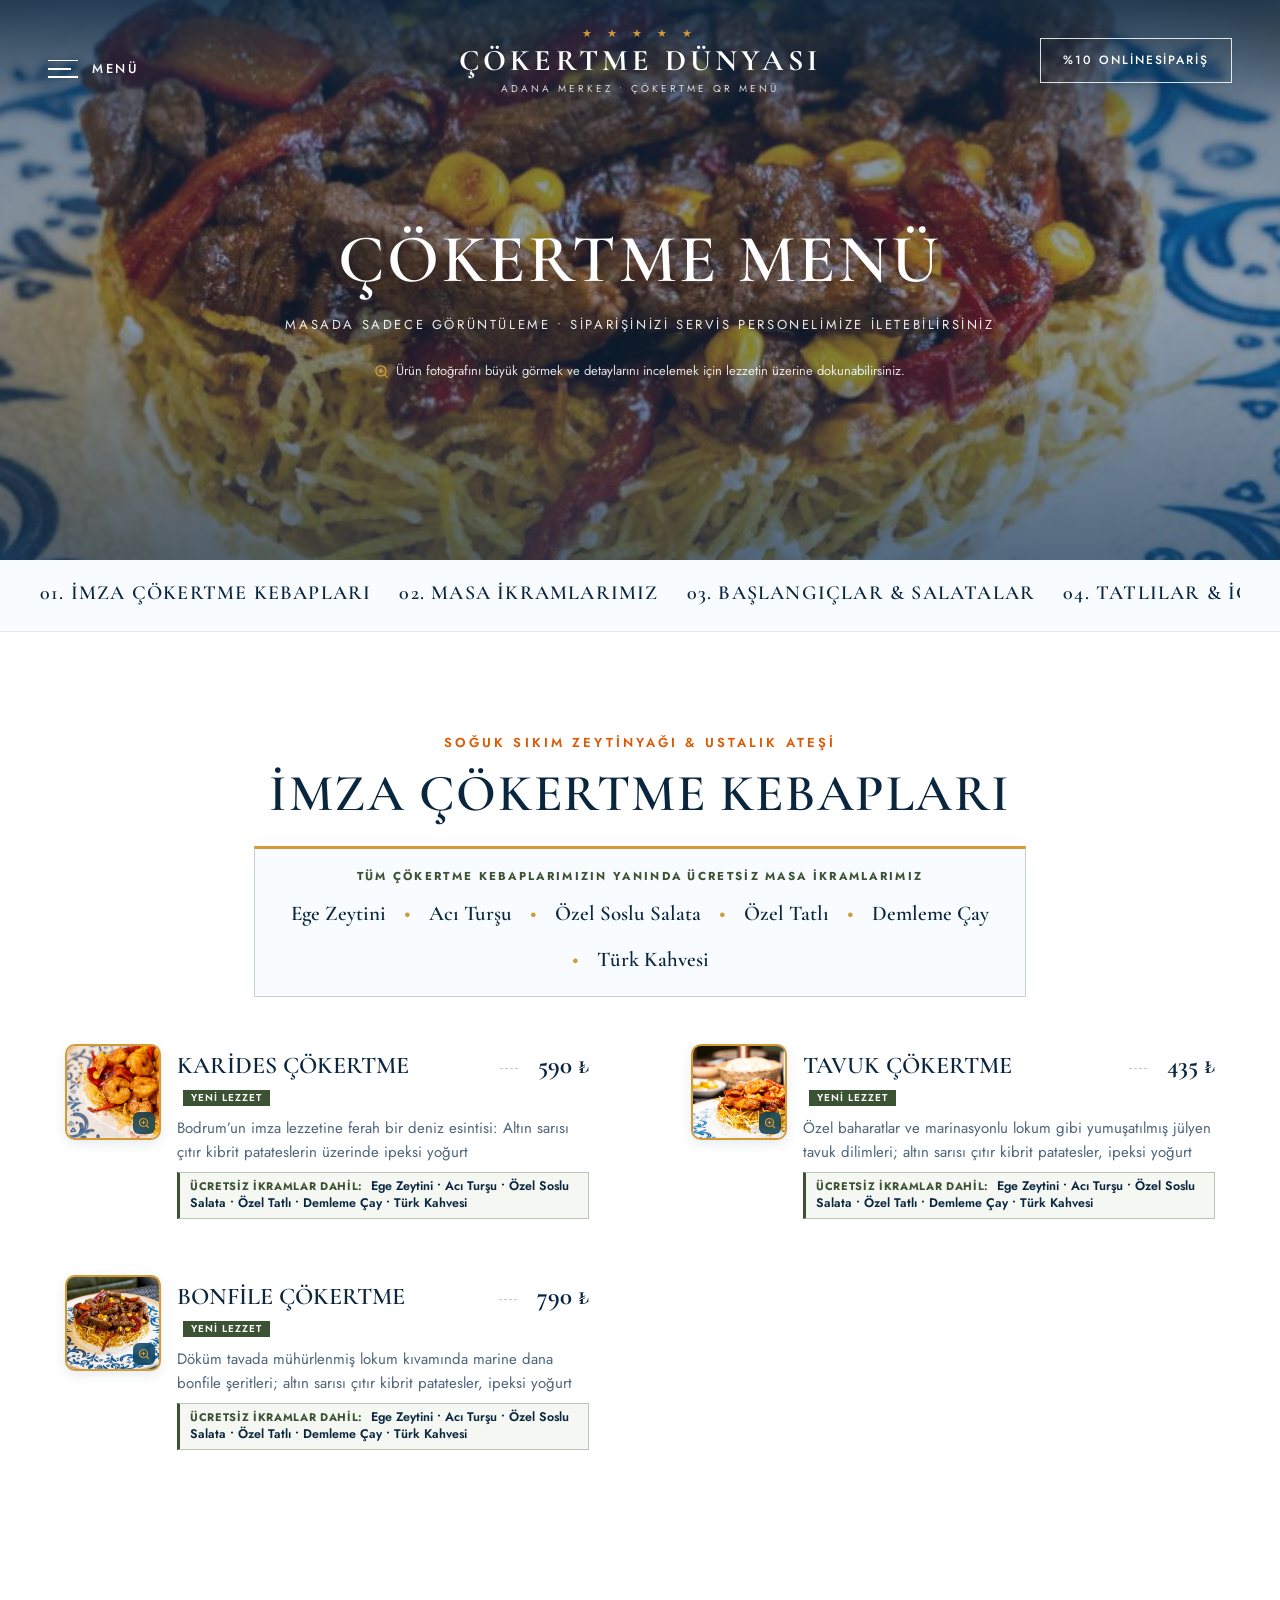
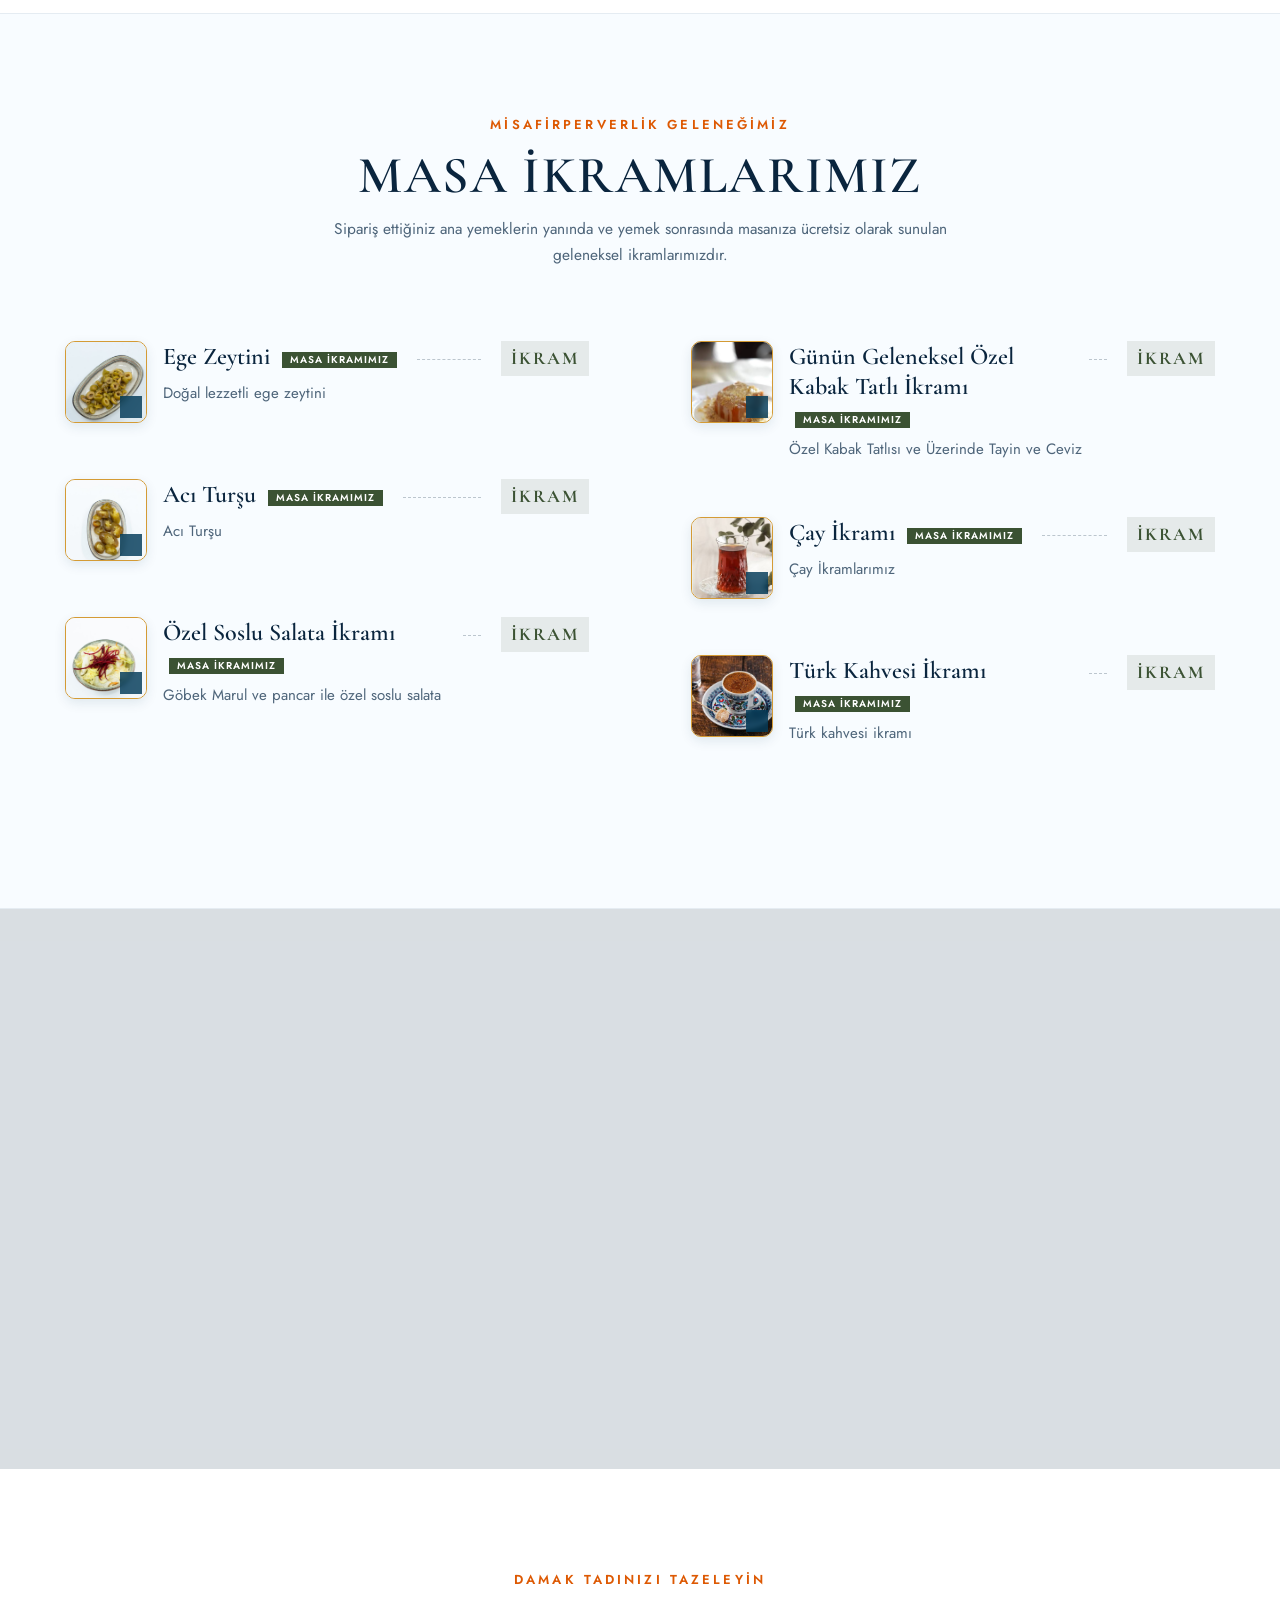
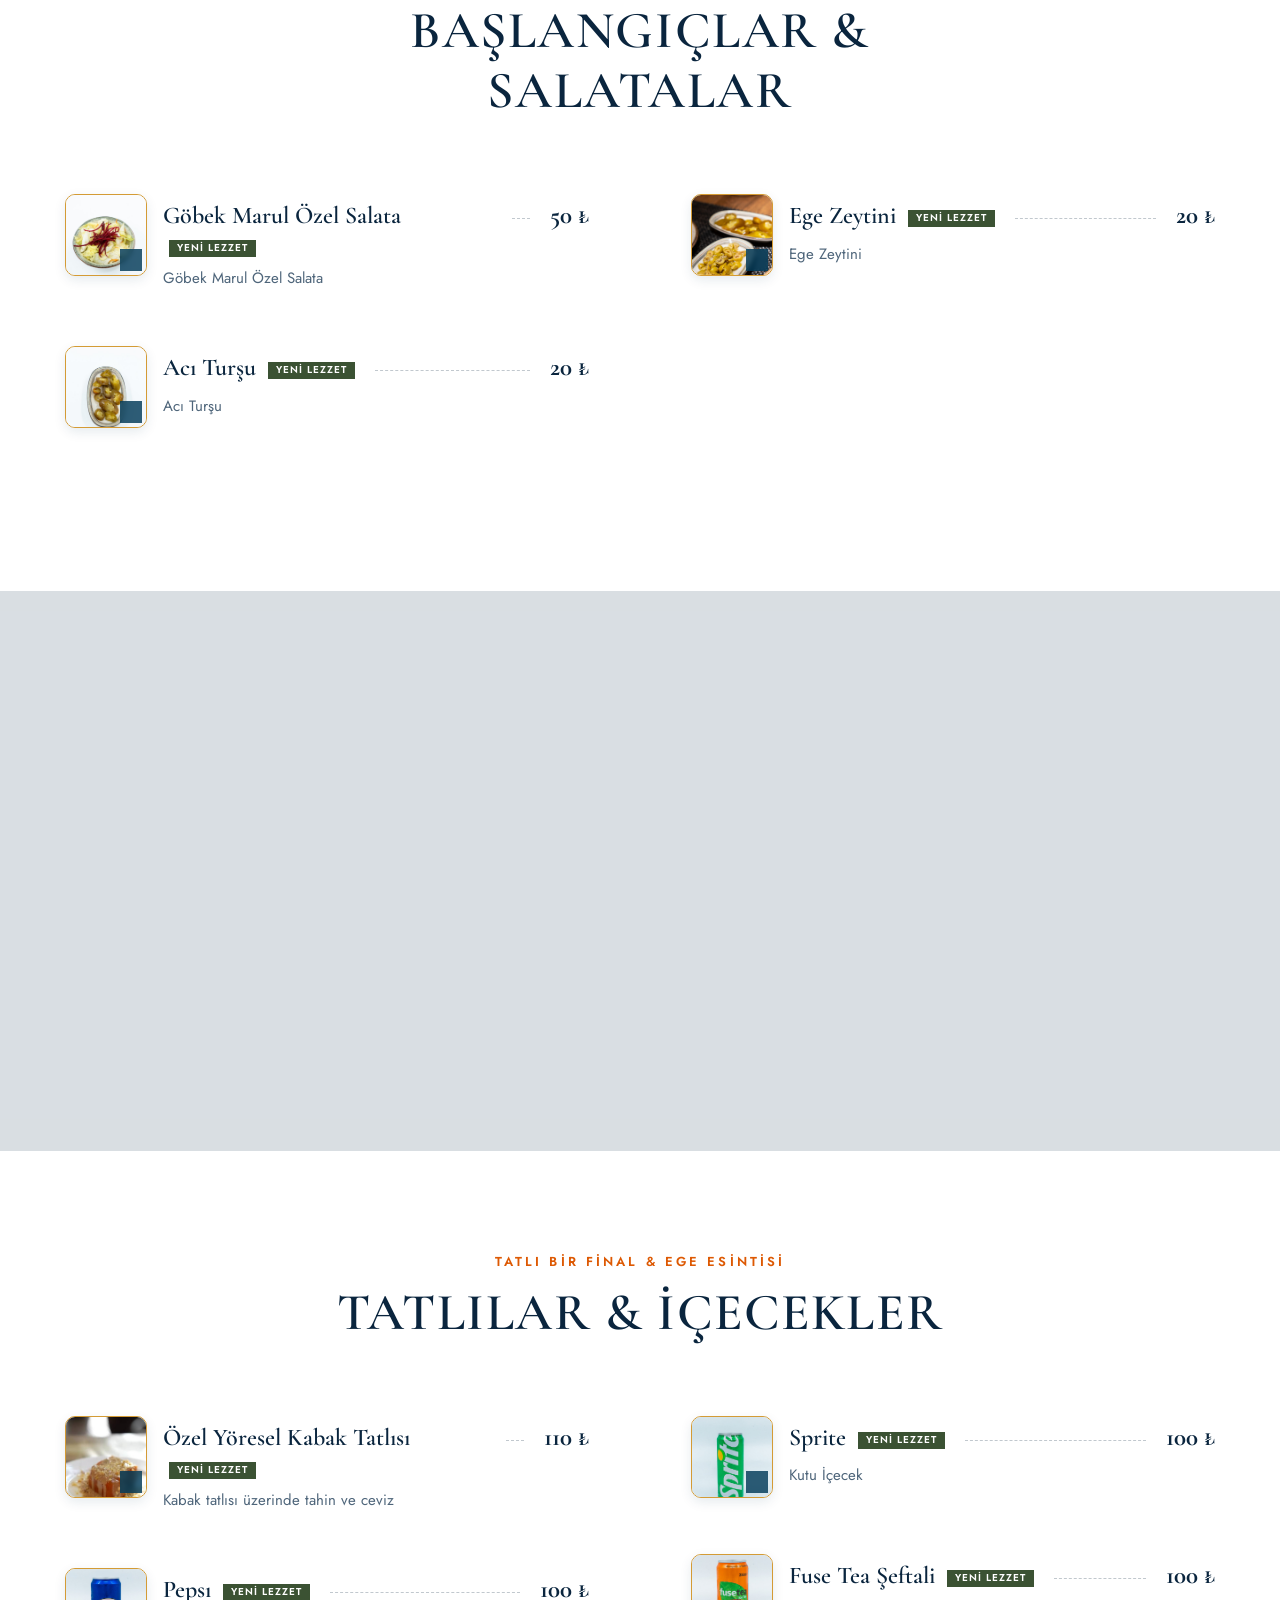
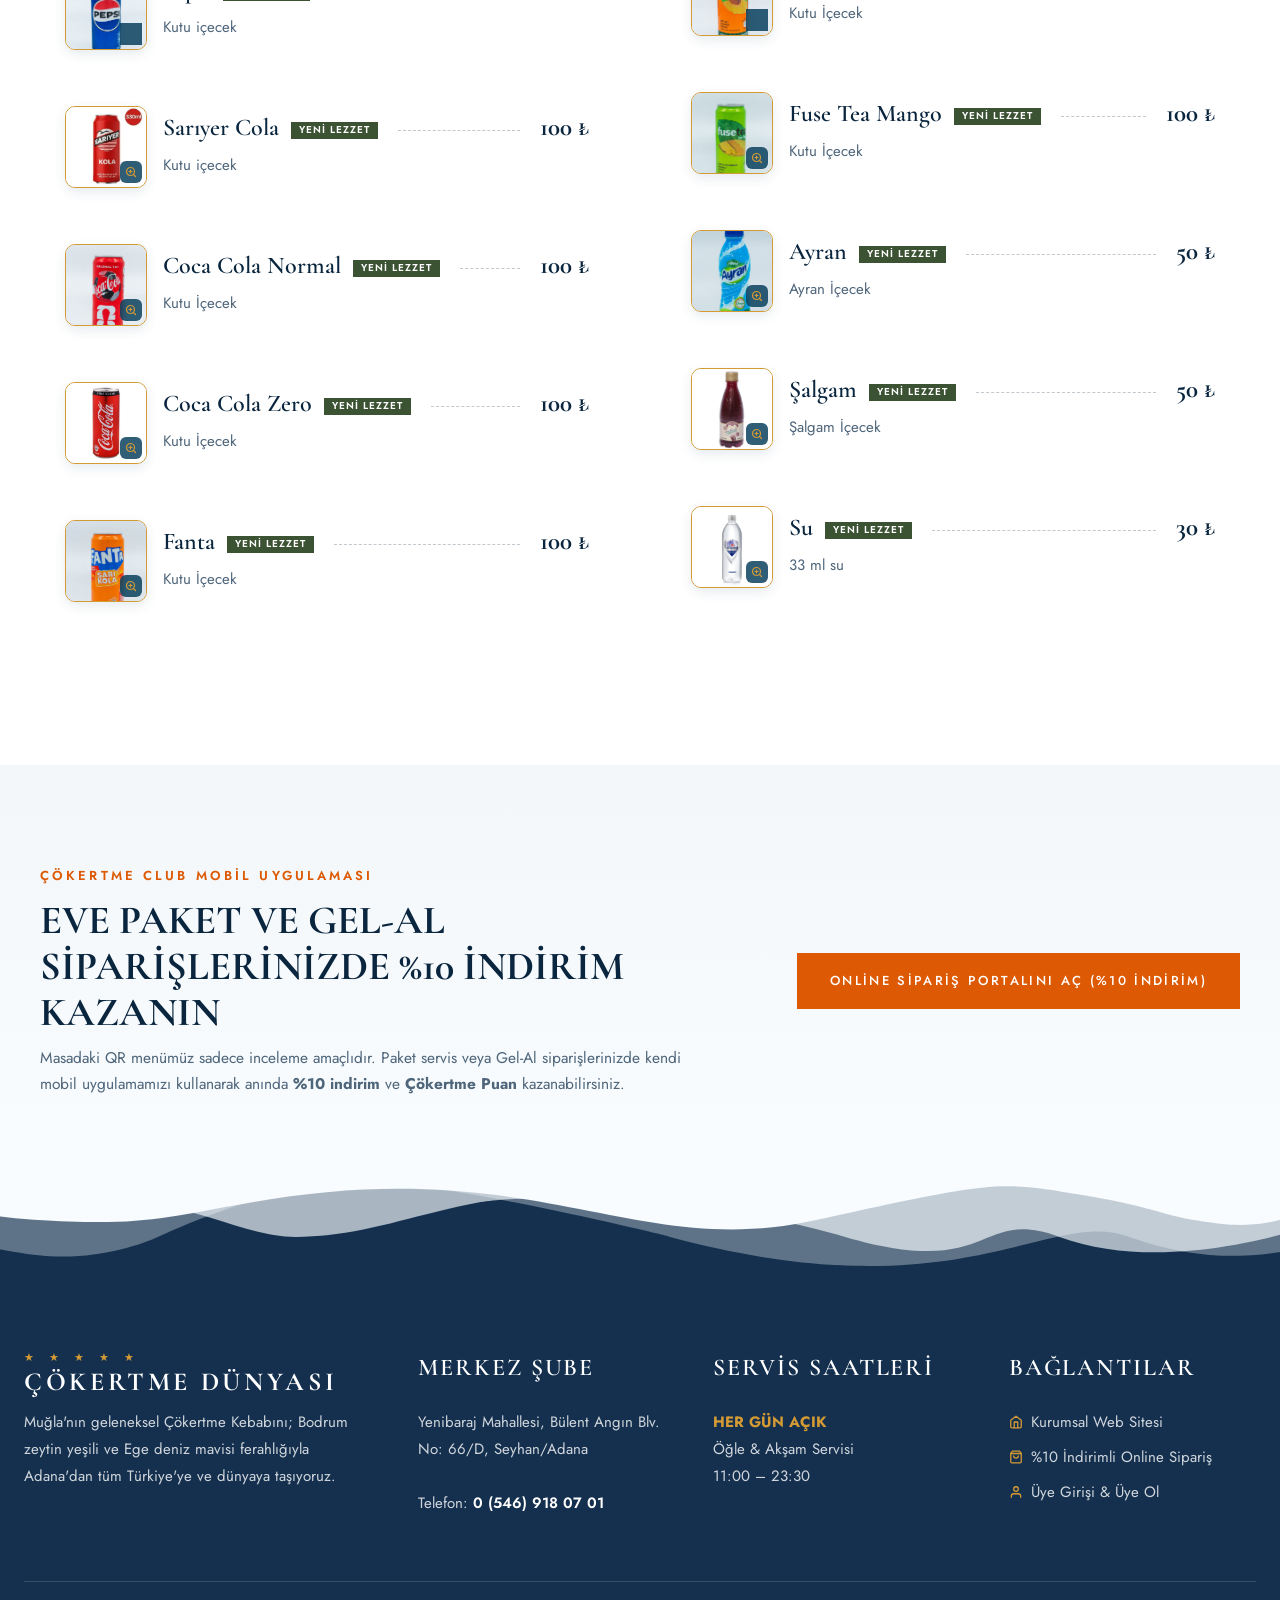
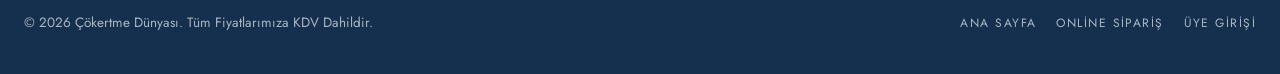
==== commit 72fe1c82: "Feat: Add admin login protection (admin/YEo13221990.,), hide admin links, add onlinesiparis subdomai" ====
--- a/menu.html
+++ b/menu.html
@@ -866,8 +866,8 @@
         <li><a href="#sec-cokertmeler" onclick="toggleSideMenu(false)"><span>İmza Çökertme Kebapları</span><span>→</span></a></li>
         <li><a href="#sec-baslangiclar" onclick="toggleSideMenu(false)"><span>Ege &amp; Akdeniz Başlangıçlar</span><span>→</span></a></li>
         <li><a href="#sec-tatlilar" onclick="toggleSideMenu(false)"><span>Tatlılar &amp; İçecekler</span><span>→</span></a></li>
-        <li><a href="uygulama.html"><span>%10 İndirimli Mobil Uygulama</span><span>→</span></a></li>
-        <li><a href="yonetim.html"><span>Yönetim Paneli</span><span>→</span></a></li>
+        <li><a href="https://onlinesiparis.cokertmedunyasi.com/" onclick="return window.openOnlineOrderPortal ? window.openOnlineOrderPortal(event) : true;"><span>%10 İndirimli Online Sipariş</span><span>→</span></a></li>
+        <li><a href="https://onlinesiparis.cokertmedunyasi.com/?auth=login" onclick="return window.openOnlineOrderPortal ? window.openOnlineOrderPortal(event, 'login') : true;"><span>Üye Girişi &amp; Üye Ol</span><span>→</span></a></li>
       </ul>
     </div>
 
@@ -909,7 +909,7 @@
     </a>
 
     <div class="pt-header-right">
-      <a href="uygulama.html" class="pt-btn-outline">%10 APP<span class="pt-btn-extra"> SİPARİŞ</span></a>
+      <a href="https://onlinesiparis.cokertmedunyasi.com/" onclick="return window.openOnlineOrderPortal ? window.openOnlineOrderPortal(event) : true;" class="pt-btn-outline">%10 ONLİNE<span class="pt-btn-extra"> SİPARİŞ</span></a>
     </div>
   </header>
 
@@ -1040,7 +1040,7 @@
         </p>
       </div>
       <div>
-        <a href="uygulama.html" class="pt-btn-solid">MOBİL UYGULAMAYI AÇ (%10 İNDİRİM)</a>
+        <a href="https://onlinesiparis.cokertmedunyasi.com/" onclick="return window.openOnlineOrderPortal ? window.openOnlineOrderPortal(event) : true;" class="pt-btn-solid">ONLİNE SİPARİŞ PORTALINI AÇ (%10 İNDİRİM)</a>
       </div>
     </div>
   </section>
@@ -1094,13 +1094,13 @@
               <svg width="14" height="14" viewBox="0 0 24 24" fill="none" stroke="var(--pt-gold)" stroke-width="2.2" stroke-linecap="round" stroke-linejoin="round"><path d="M3 9l9-7 9 7v11a2 2 0 0 1-2 2H5a2 2 0 0 1-2-2z"/><polyline points="9 22 9 12 15 12 15 22"/></svg>
               <span>Kurumsal Web Sitesi</span>
             </a>
-            <a href="uygulama.html" style="display:inline-flex; align-items:center; gap:8px;">
+            <a href="https://onlinesiparis.cokertmedunyasi.com/" onclick="return window.openOnlineOrderPortal ? window.openOnlineOrderPortal(event) : true;" style="display:inline-flex; align-items:center; gap:8px;">
               <svg width="14" height="14" viewBox="0 0 24 24" fill="none" stroke="var(--pt-gold)" stroke-width="2.2" stroke-linecap="round" stroke-linejoin="round"><path d="M6 2L3 6v14a2 2 0 0 0 2 2h14a2 2 0 0 0 2-2V6l-3-4z"/><line x1="3" y1="6" x2="21" y2="6"/><path d="M16 10a4 4 0 0 1-8 0"/></svg>
-              <span>%10 İndirimli Uygulama</span>
+              <span>%10 İndirimli Online Sipariş</span>
             </a>
-            <a href="yonetim.html" style="display:inline-flex; align-items:center; gap:8px;">
-              <svg width="14" height="14" viewBox="0 0 24 24" fill="none" stroke="var(--pt-gold)" stroke-width="2.2" stroke-linecap="round" stroke-linejoin="round"><circle cx="12" cy="12" r="3"/><path d="M19.4 15a1.65 1.65 0 0 0 .33 1.82l.06.06a2 2 0 0 1 0 2.83 2 2 0 0 1-2.83 0l-.06-.06a1.65 1.65 0 0 0-1.82-.33 1.65 1.65 0 0 0-1 1.51V21a2 2 0 0 1-2 2 2 2 0 0 1-2-2v-.09A1.65 1.65 0 0 0 9 19.4a1.65 1.65 0 0 0-1.82.33l-.06.06a2 2 0 0 1-2.83 0 2 2 0 0 1 0-2.83l.06-.06a1.65 1.65 0 0 0 .33-1.82 1.65 1.65 0 0 0-1.51-1H3a2 2 0 0 1-2-2 2 2 0 0 1 2-2h.09A1.65 1.65 0 0 0 4.6 9a1.65 1.65 0 0 0-.33-1.82l-.06-.06a2 2 0 0 1 0-2.83 2 2 0 0 1 2.83 0l.06.06a1.65 1.65 0 0 0 1.82.33H9a1.65 1.65 0 0 0 1-1.51V3a2 2 0 0 1 2-2 2 2 0 0 1 2 2v.09a1.65 1.65 0 0 0 1 1.51 1.65 1.65 0 0 0 1.82-.33l.06-.06a2 2 0 0 1 2.83 0 2 2 0 0 1 0 2.83l-.06.06a1.65 1.65 0 0 0-.33 1.82V9a1.65 1.65 0 0 0 1.51 1H21a2 2 0 0 1 2 2 2 2 0 0 1-2 2h-.09a1.65 1.65 0 0 0-1.51 1z"/></svg>
-              <span>Yönetim &amp; Fiyat Güncelle</span>
+            <a href="https://onlinesiparis.cokertmedunyasi.com/?auth=login" onclick="return window.openOnlineOrderPortal ? window.openOnlineOrderPortal(event, 'login') : true;" style="display:inline-flex; align-items:center; gap:8px;">
+              <svg width="14" height="14" viewBox="0 0 24 24" fill="none" stroke="var(--pt-gold)" stroke-width="2.2" stroke-linecap="round" stroke-linejoin="round"><path d="M20 21v-2a4 4 0 0 0-4-4H8a4 4 0 0 0-4 4v2"/><circle cx="12" cy="7" r="4"/></svg>
+              <span>Üye Girişi &amp; Üye Ol</span>
             </a>
           </p>
         </div>
@@ -1110,8 +1110,8 @@
         <div>© 2026 Çökertme Dünyası. Tüm Fiyatlarımıza KDV Dahildir.</div>
         <div style="display:flex; gap:20px; text-transform:uppercase; letter-spacing:0.12em; font-size:12px;">
           <a href="index.html">Ana Sayfa</a>
-          <a href="uygulama.html">Mobil Uygulama</a>
-          <a href="yonetim.html">Yönetim</a>
+          <a href="https://onlinesiparis.cokertmedunyasi.com/" onclick="return window.openOnlineOrderPortal ? window.openOnlineOrderPortal(event) : true;">Online Sipariş</a>
+          <a href="https://onlinesiparis.cokertmedunyasi.com/?auth=login" onclick="return window.openOnlineOrderPortal ? window.openOnlineOrderPortal(event, 'login') : true;">Üye Girişi</a>
         </div>
       </div>
     </div>
@@ -1124,7 +1124,7 @@
     <div class="pt-modal-card" id="dish-modal-content"></div>
   </div>
 
-  <script src="assets/data.js?v=6"></script>
+  <script src="assets/data.js?v=7"></script>
   <script>
     const DEFAULT_COMPLIMENTARY_SHOWCASE = [
       {
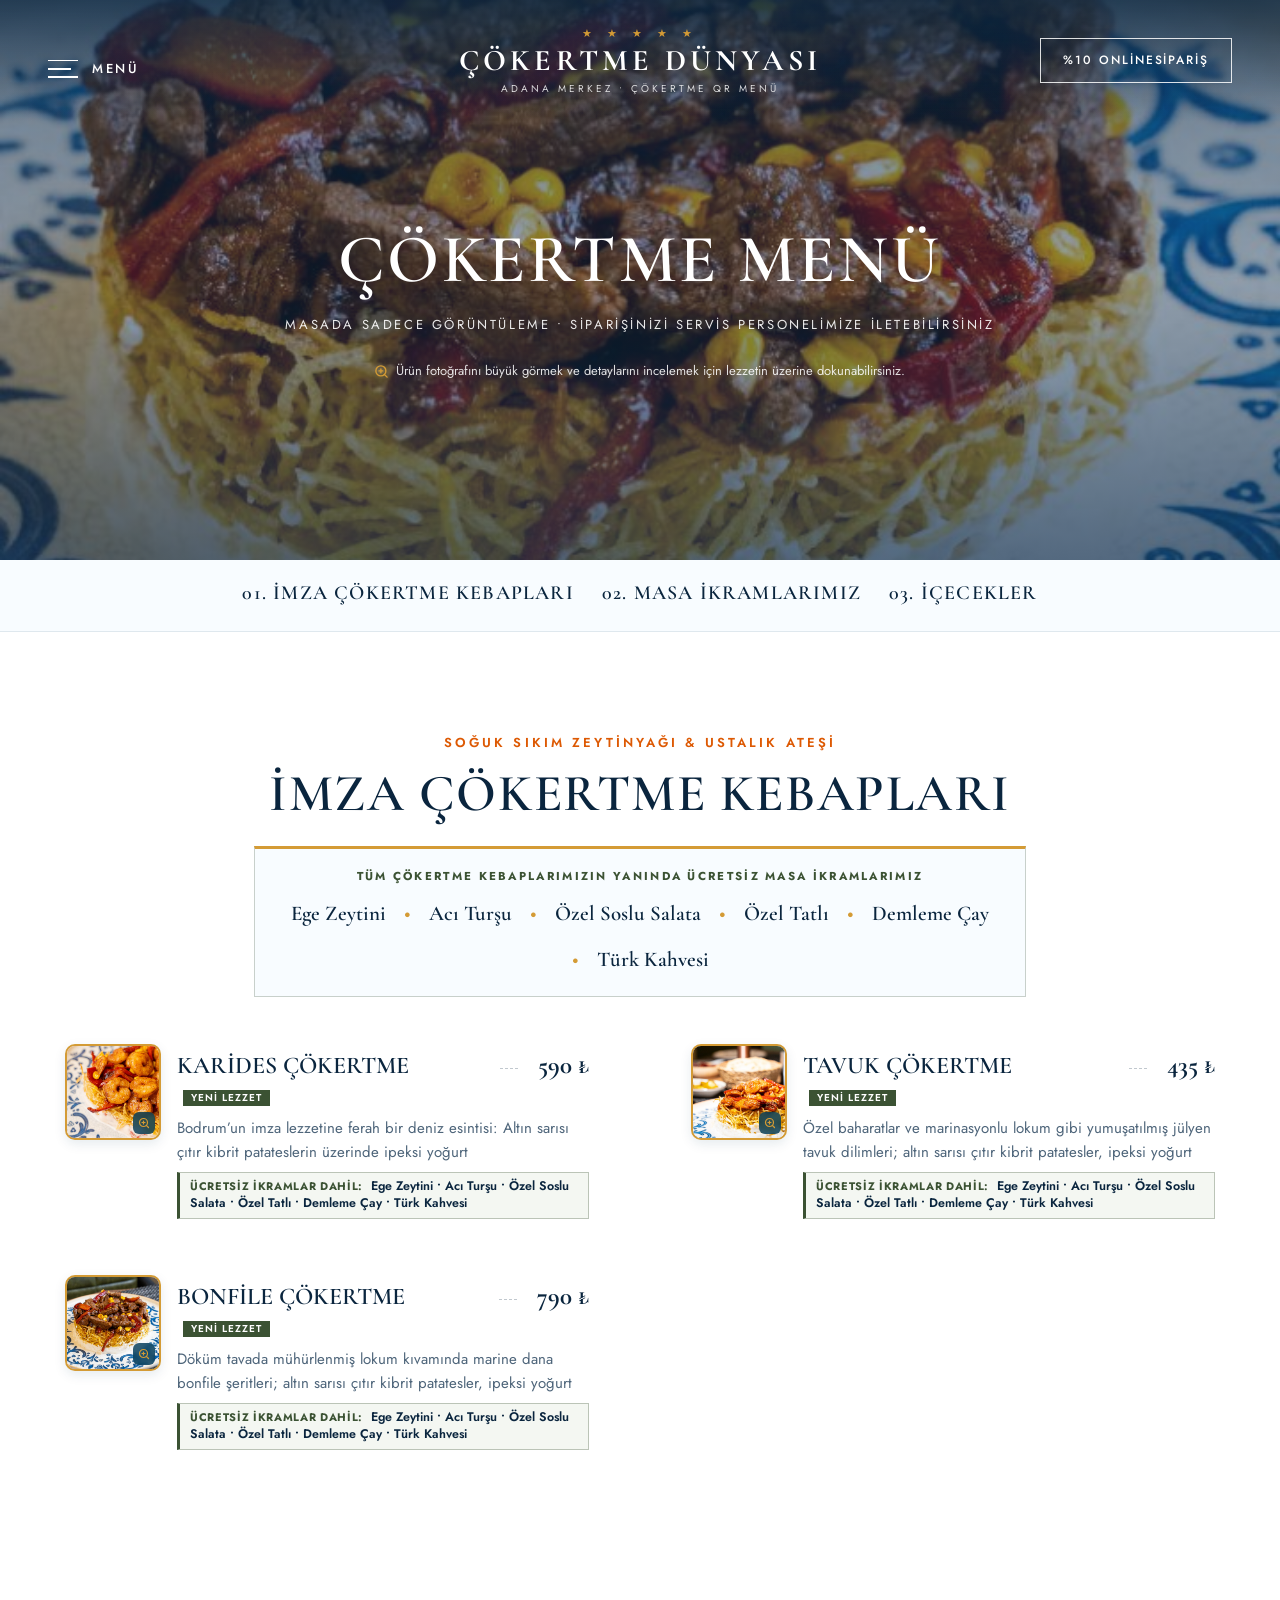
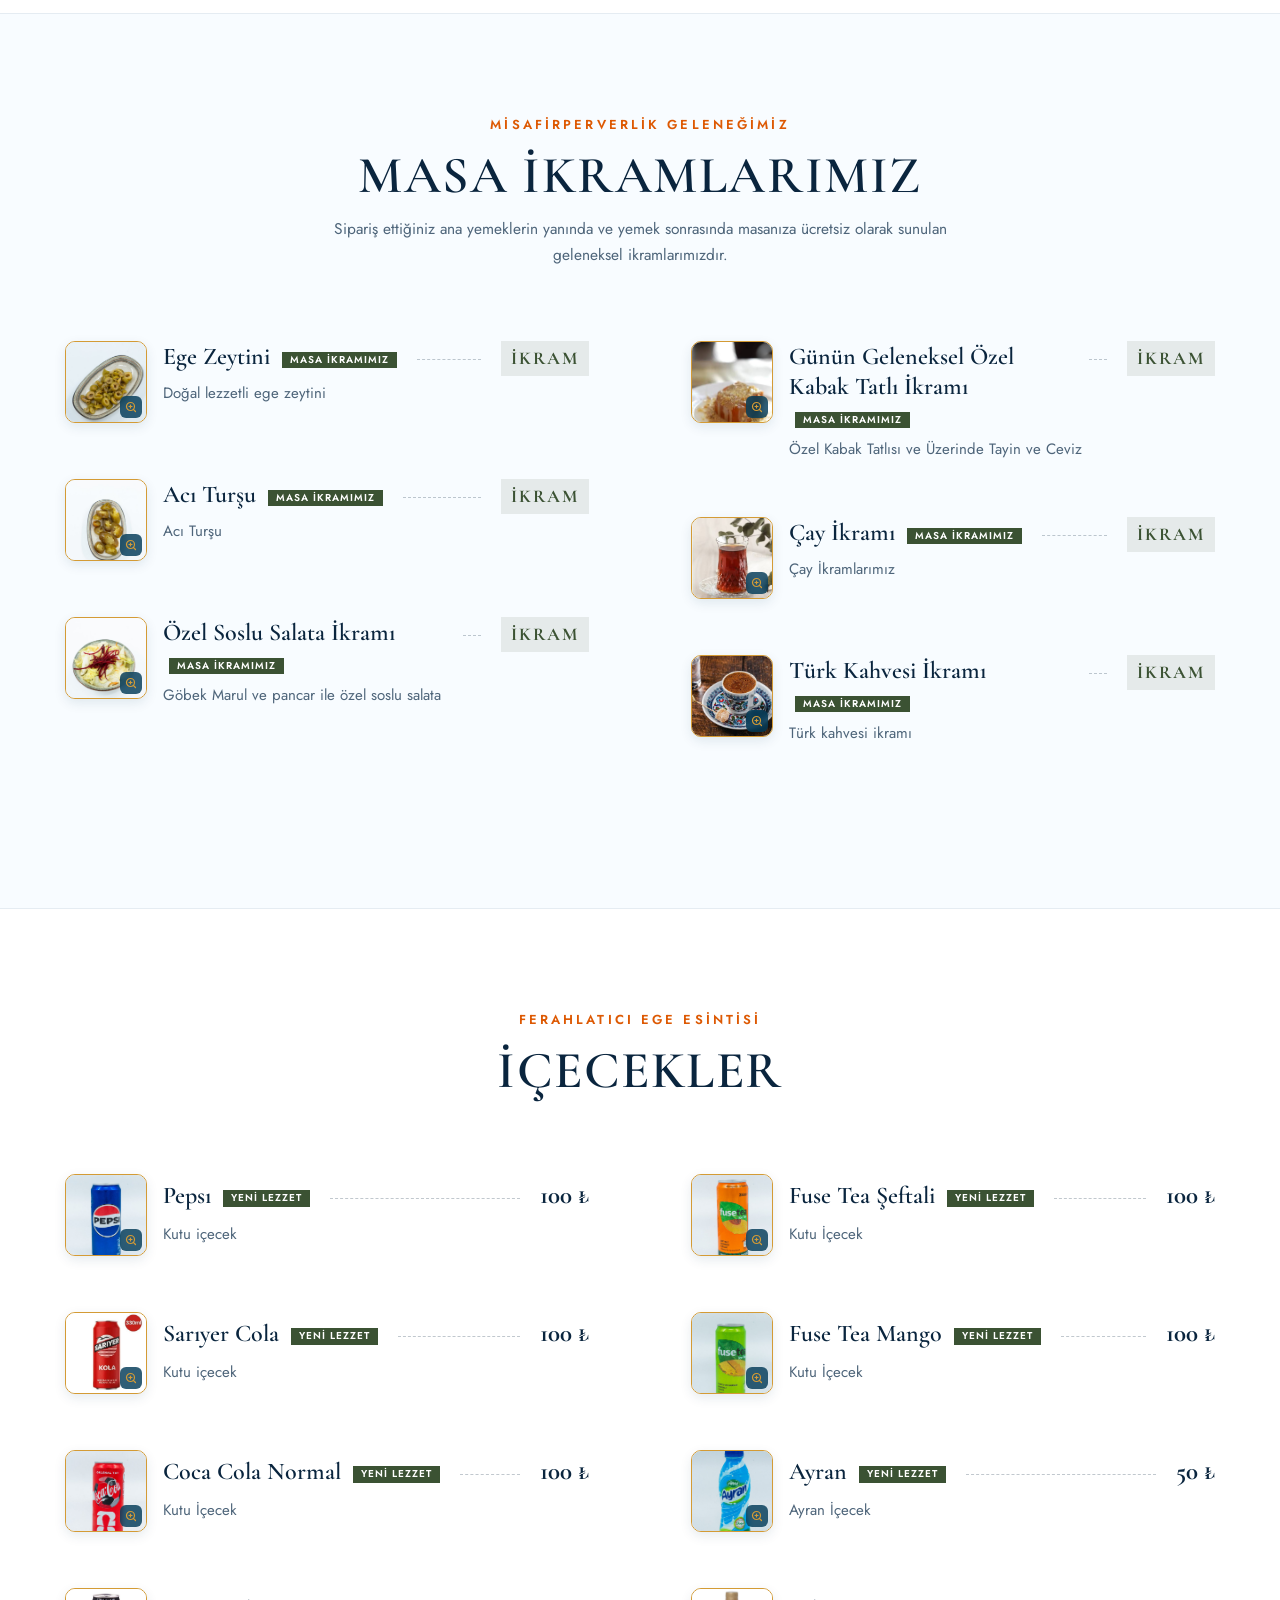
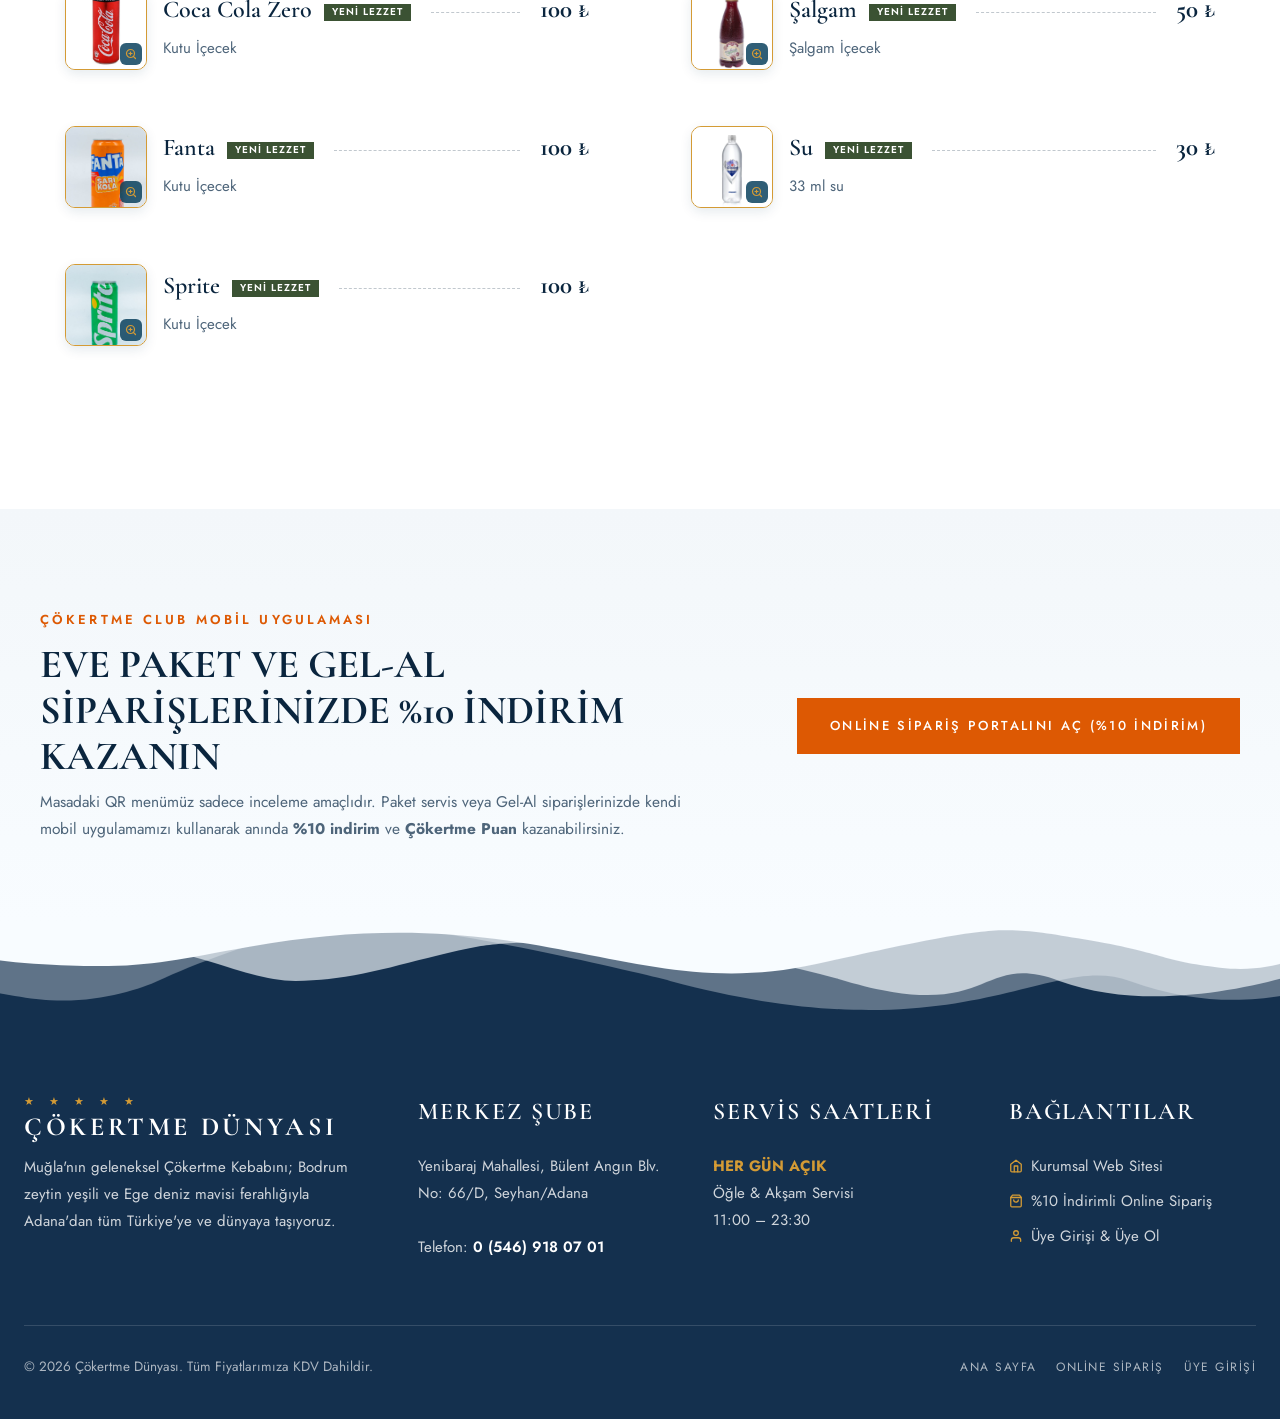
==== commit 07413c2a: "Update menu.html: remove parallax divider images and Baslangiclar/Salatalar section, rename 3rd sect" ====
--- a/menu.html
+++ b/menu.html
@@ -864,8 +864,8 @@
       <ul class="pt-sidemenu-nav">
         <li><a href="index.html"><span>Ana Sayfa</span><span>→</span></a></li>
         <li><a href="#sec-cokertmeler" onclick="toggleSideMenu(false)"><span>İmza Çökertme Kebapları</span><span>→</span></a></li>
-        <li><a href="#sec-baslangiclar" onclick="toggleSideMenu(false)"><span>Ege &amp; Akdeniz Başlangıçlar</span><span>→</span></a></li>
-        <li><a href="#sec-tatlilar" onclick="toggleSideMenu(false)"><span>Tatlılar &amp; İçecekler</span><span>→</span></a></li>
+        <li><a href="#sec-ikramlar" onclick="toggleSideMenu(false)"><span>Masa İkramlarımız</span><span>→</span></a></li>
+        <li><a href="#sec-tatlilar" onclick="toggleSideMenu(false)"><span>İçecekler</span><span>→</span></a></li>
         <li><a href="https://onlinesiparis.cokertmedunyasi.com/" onclick="return window.openOnlineOrderPortal ? window.openOnlineOrderPortal(event) : true;"><span>%10 İndirimli Online Sipariş</span><span>→</span></a></li>
         <li><a href="https://onlinesiparis.cokertmedunyasi.com/?auth=login" onclick="return window.openOnlineOrderPortal ? window.openOnlineOrderPortal(event, 'login') : true;"><span>Üye Girişi &amp; Üye Ol</span><span>→</span></a></li>
       </ul>
@@ -938,8 +938,7 @@
       <nav class="pt-quick-cats">
         <a href="#sec-cokertmeler" id="nav-cat-1">01. İmza Çökertme Kebapları</a>
         <a href="#sec-ikramlar" id="nav-cat-ikram">02. Masa İkramlarımız</a>
-        <a href="#sec-baslangiclar" id="nav-cat-2">03. Başlangıçlar &amp; Salatalar</a>
-        <a href="#sec-tatlilar" id="nav-cat-3">04. Tatlılar &amp; İçecekler</a>
+        <a href="#sec-tatlilar" id="nav-cat-3">03. İçecekler</a>
       </nav>
     </div>
   </div>
@@ -992,34 +991,12 @@
   </section>
 
   <!-- ========================================================================
-       PARALLAX GÖRSEL AYIRICI 1 (PatioTime min-height: 560px)
-       ======================================================================== -->
-  <div class="pt-parallax-divider" id="site-img-qrDivider1" style="background-image:url('assets/uploads/item-1792325907483.jpg?v=1');"></div>
-
-  <!-- ========================================================================
-       BÖLÜM 3: EGE & AKDENİZ BAŞLANGIÇLAR VE SALATALAR (2 SÜTUN)
-       ======================================================================== -->
-  <section id="sec-baslangiclar">
-    <div class="pt-menu-section-header">
-      <span class="pt-subtitle" id="sub-sec-2">DAMAK TADINIZI TAZELEYİN</span>
-      <h2 class="pt-title" id="title-sec-2">Başlangıçlar &amp; Salatalar</h2>
-    </div>
-
-    <div class="pt-menu-columns-container" id="grid-baslangiclar"></div>
-  </section>
-
-  <!-- ========================================================================
-       PARALLAX GÖRSEL AYIRICI 2 (PatioTime min-height: 560px)
-       ======================================================================== -->
-  <div class="pt-parallax-divider" id="site-img-qrDivider2" style="background-image:url('assets/uploads/item-1792325457108.jpg?v=1');"></div>
-
-  <!-- ========================================================================
-       BÖLÜM 4: GELENEKSEL TATLILAR & FERAHLATICI İÇECEKLER (2 SÜTUN)
+       BÖLÜM 3: İÇECEKLER (2 SÜTUN)
        ======================================================================== -->
   <section id="sec-tatlilar">
     <div class="pt-menu-section-header">
-      <span class="pt-subtitle" id="sub-sec-3">TATLI BİR FİNAL &amp; EGE ESİNTİSİ</span>
-      <h2 class="pt-title" id="title-sec-3">Tatlılar &amp; İçecekler</h2>
+      <span class="pt-subtitle" id="sub-sec-3">FERAHLATICI EGE ESİNTİSİ</span>
+      <h2 class="pt-title" id="title-sec-3">İçecekler</h2>
     </div>
 
     <div class="pt-menu-columns-container" id="grid-tatlilar"></div>
@@ -1300,29 +1277,19 @@
     function renderPatioMenu() {
       const state = CokertmeStore.getState();
       const si = (state && state.siteImages) ? state.siteImages : {};
-      const imgMap = {
-        "site-img-qrHeroBg": si.qrHeroBg,
-        "site-img-qrDivider1": si.qrDivider1,
-        "site-img-qrDivider2": si.qrDivider2
-      };
-      Object.keys(imgMap).forEach(elId => {
-        const val = imgMap[elId];
-        const el = document.getElementById(elId);
-        if (el && val) {
-          el.style.backgroundImage = `url("${val}")`;
-        }
-      });
+      const heroEl = document.getElementById("site-img-qrHeroBg");
+      if (heroEl && si.qrHeroBg) {
+        heroEl.style.backgroundImage = `url("${si.qrHeroBg}")`;
+      }
 
       const cokertmeler = state.items.filter(i => i.categoryId === "cokertmeler" && Number(i.price) > 0 && !i.isComplimentary);
       const customIkramlar = state.items.filter(i => i.categoryId === "ikramlar" || (!i.price || Number(i.price) <= 0));
       const ikramlarToRender = customIkramlar.length > 0 ? customIkramlar : DEFAULT_COMPLIMENTARY_SHOWCASE;
-      const baslangicVeSalata = state.items.filter(i => (i.categoryId === "baslangiclar" || i.categoryId === "salatalar") && Number(i.price) > 0);
-      const tatliVeIcecek = state.items.filter(i => (i.categoryId === "tatlilar" || i.categoryId === "icecekler") && Number(i.price) > 0);
+      const icecekler = state.items.filter(i => i.categoryId === "icecekler" && Number(i.price) > 0);
 
       document.getElementById("grid-cokertmeler").innerHTML = buildTwoColumnHtml(cokertmeler);
       document.getElementById("grid-ikramlar").innerHTML = buildTwoColumnHtml(ikramlarToRender);
-      document.getElementById("grid-baslangiclar").innerHTML = buildTwoColumnHtml(baslangicVeSalata);
-      document.getElementById("grid-tatlilar").innerHTML = buildTwoColumnHtml(tatliVeIcecek);
+      document.getElementById("grid-tatlilar").innerHTML = buildTwoColumnHtml(icecekler);
     }
 
     function openDishModal(itemId) {
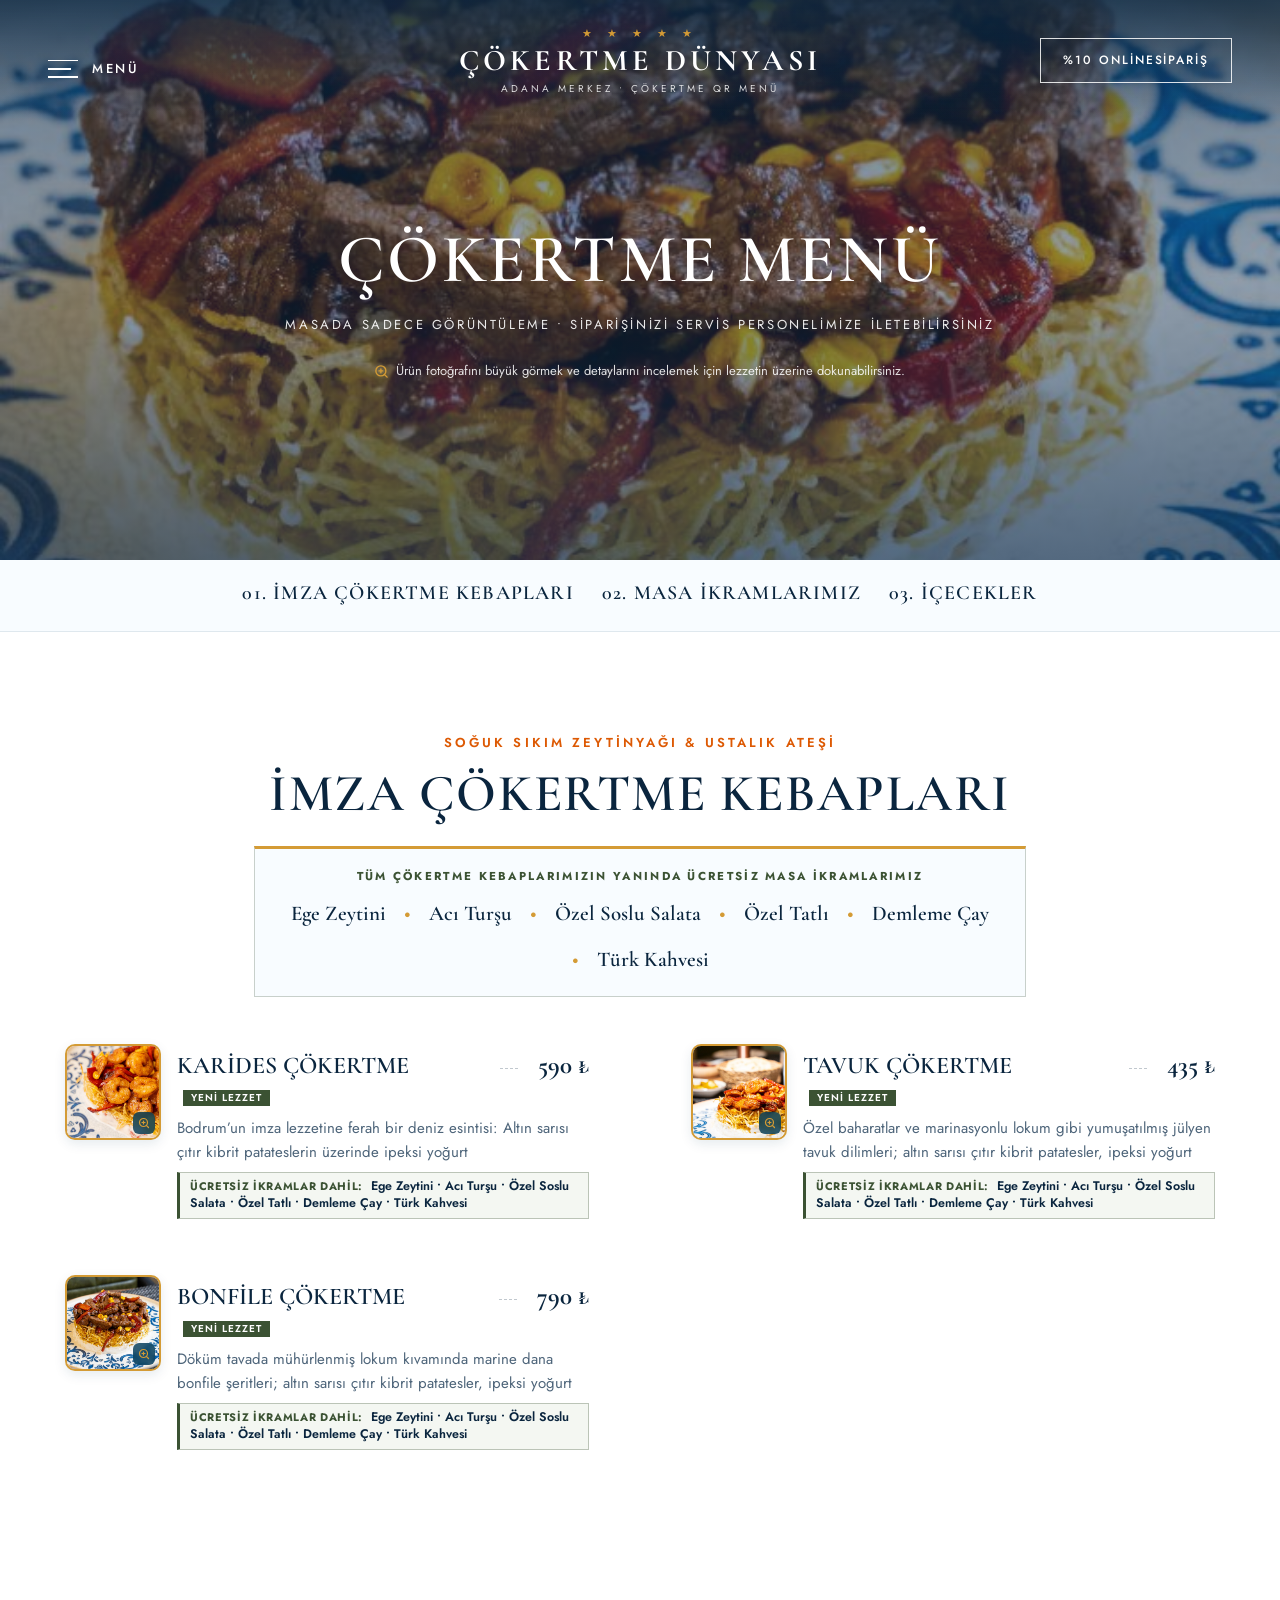
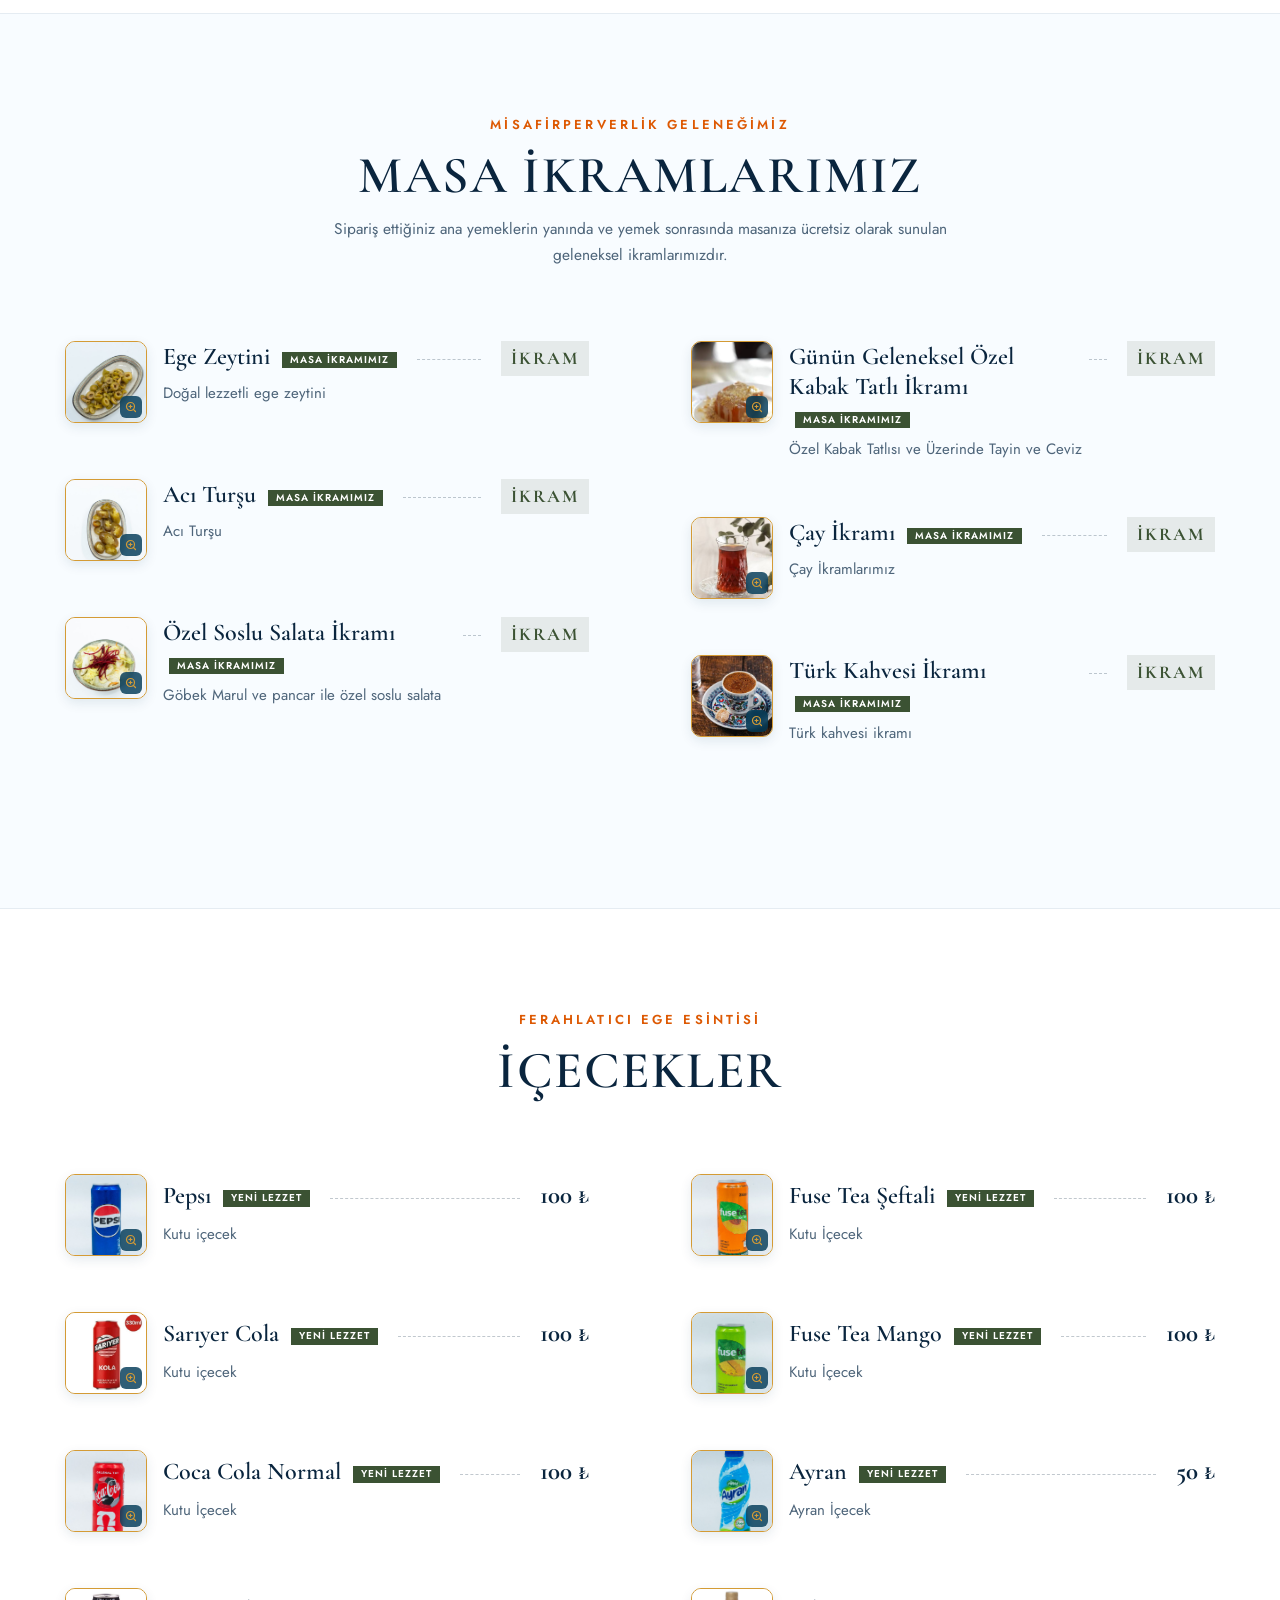
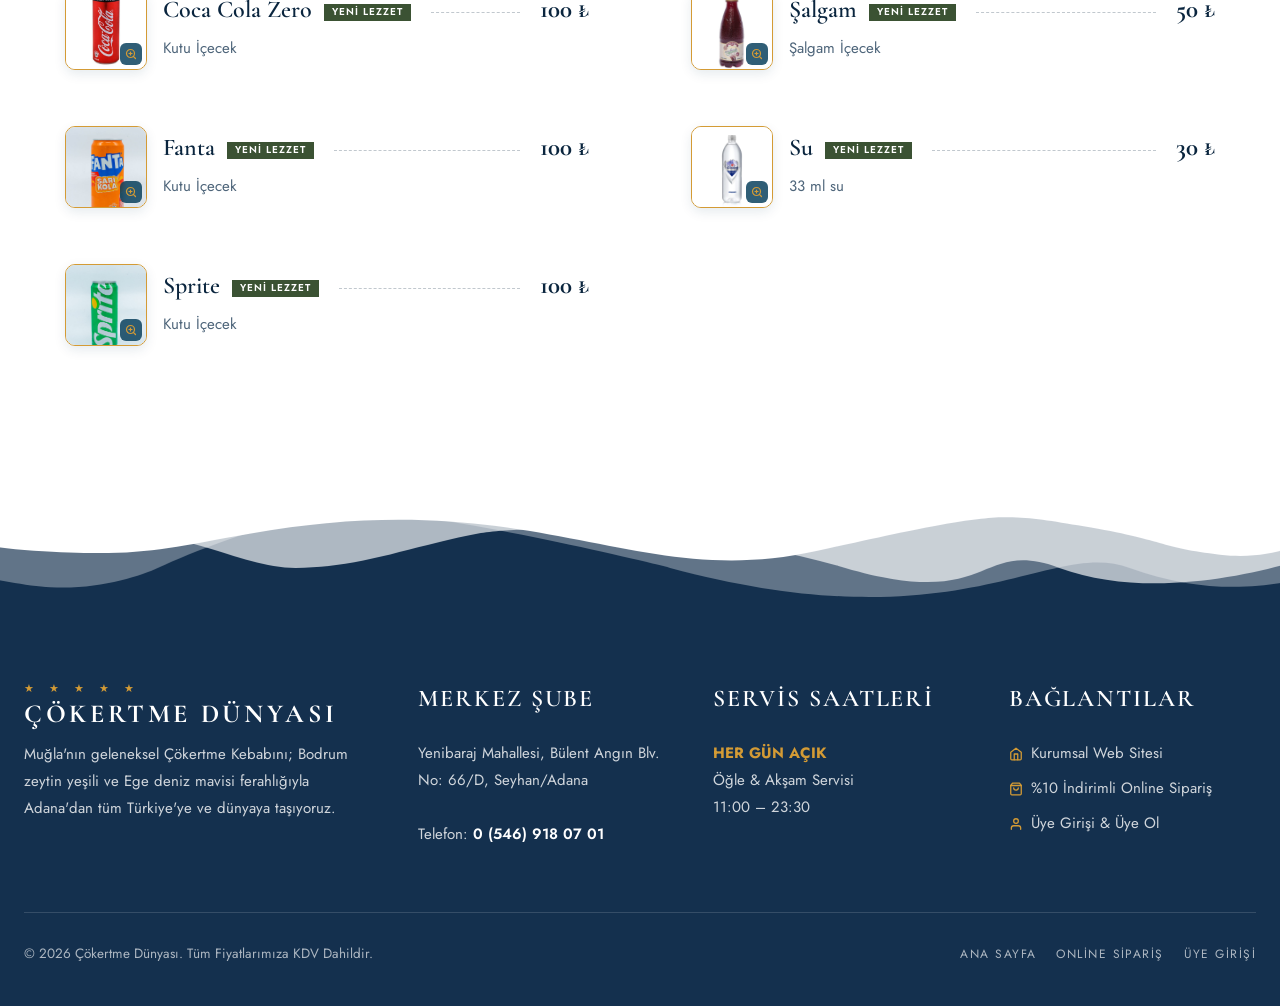
==== commit 6c73c339: "Remove bottom promo section (.pt-promo-section) from menu.html" ====
--- a/menu.html
+++ b/menu.html
@@ -625,7 +625,7 @@
     }
 
     .pt-footer-shape-top .shape-fill {
-      fill: var(--pt-mist-bottom);
+      fill: #FFFFFF;
     }
 
     .pt-footer-inner {
@@ -1000,26 +1000,6 @@
     </div>
 
     <div class="pt-menu-columns-container" id="grid-tatlilar"></div>
-  </section>
-
-  <!-- ========================================================================
-       PATIOTIME DEMO 4 ALT BÜLTEN / %10 MOBİL UYGULAMA TANITIM ALANI
-       ======================================================================== -->
-  <section class="pt-promo-section">
-    <div class="pt-promo-container">
-      <div style="max-width:680px;">
-        <span class="pt-subtitle">ÇÖKERTME CLUB MOBİL UYGULAMASI</span>
-        <h3 style="font-family:var(--font-display); font-size:40px; text-transform:uppercase; color:var(--pt-text); line-height:1.15; margin-bottom:10px;">
-          Eve Paket ve Gel-Al Siparişlerinizde %10 İndirim Kazanın
-        </h3>
-        <p style="color:var(--pt-text-muted); font-size:15.5px;">
-          Masadaki QR menümüz sadece inceleme amaçlıdır. Paket servis veya Gel-Al siparişlerinizde kendi mobil uygulamamızı kullanarak anında <strong>%10 indirim</strong> ve <strong>Çökertme Puan</strong> kazanabilirsiniz.
-        </p>
-      </div>
-      <div>
-        <a href="https://onlinesiparis.cokertmedunyasi.com/" onclick="return window.openOnlineOrderPortal ? window.openOnlineOrderPortal(event) : true;" class="pt-btn-solid">ONLİNE SİPARİŞ PORTALINI AÇ (%10 İNDİRİM)</a>
-      </div>
-    </div>
   </section>
 
   <!-- ========================================================================
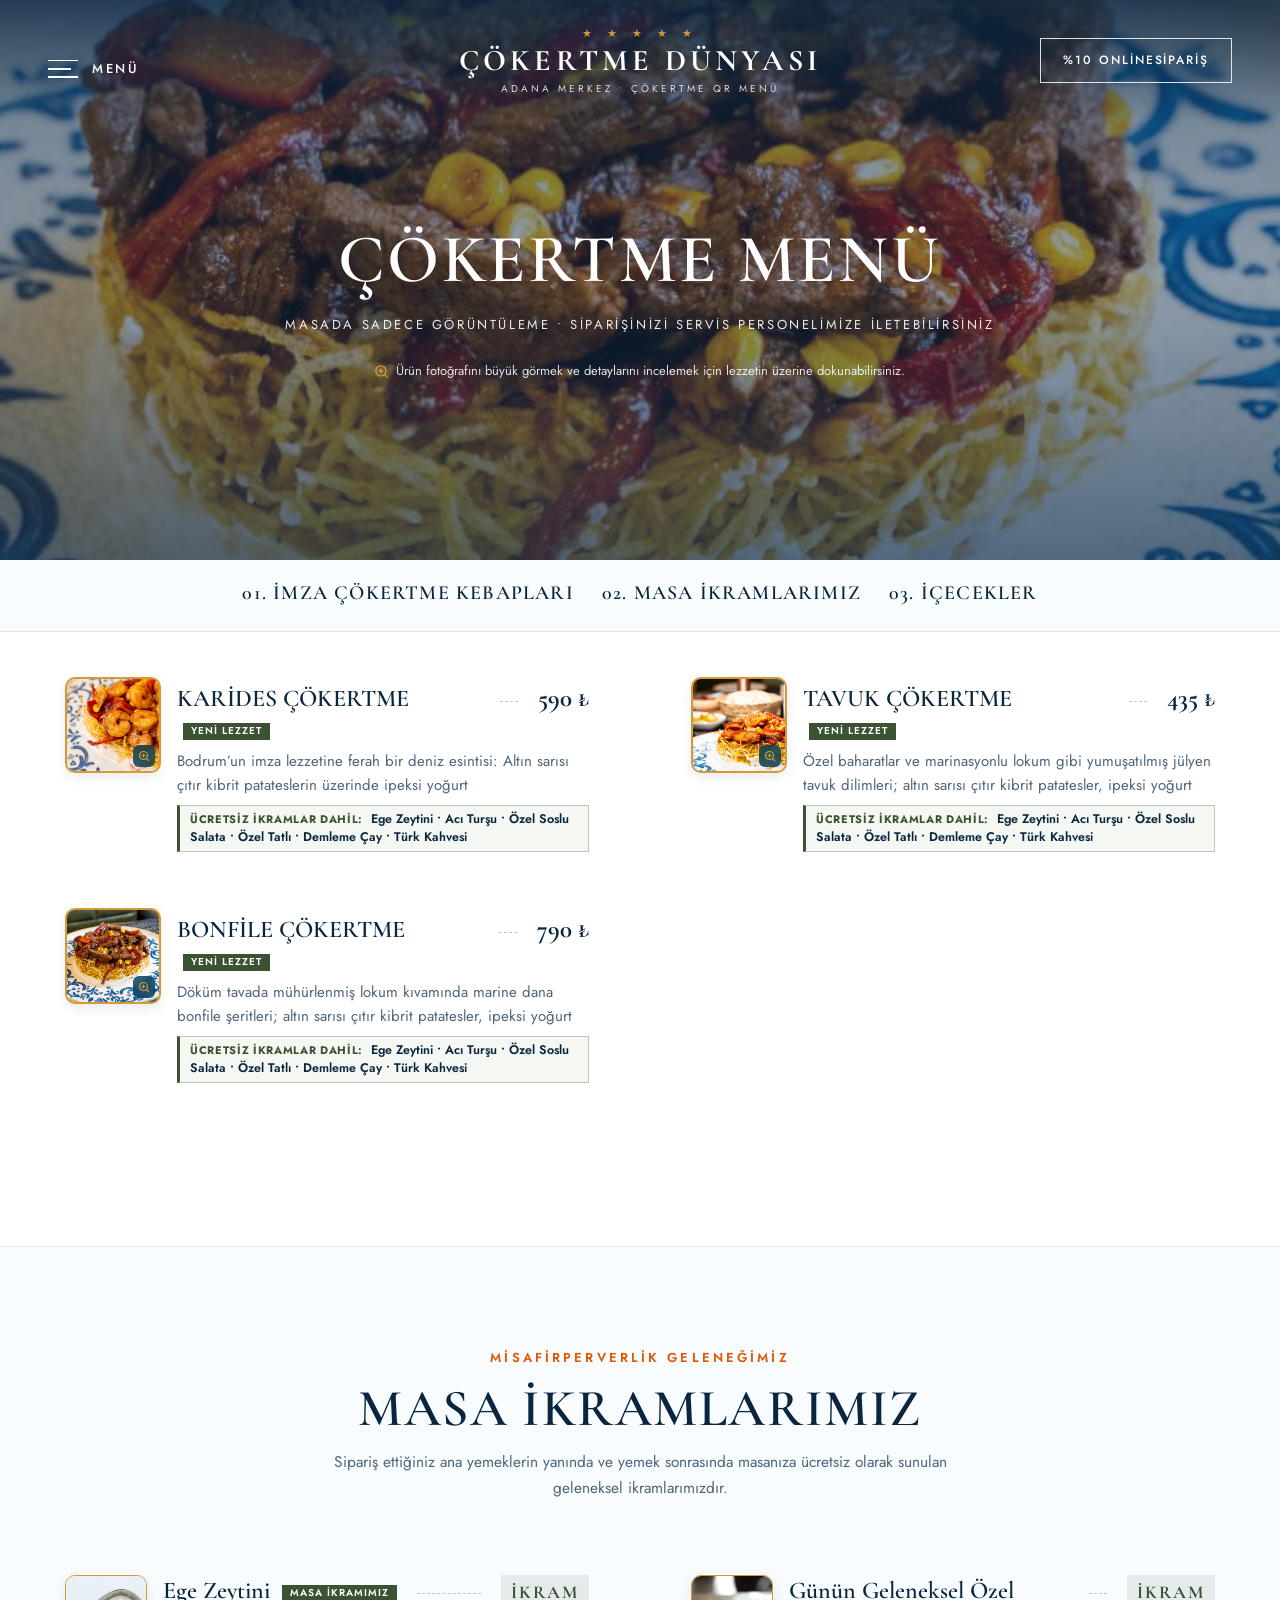
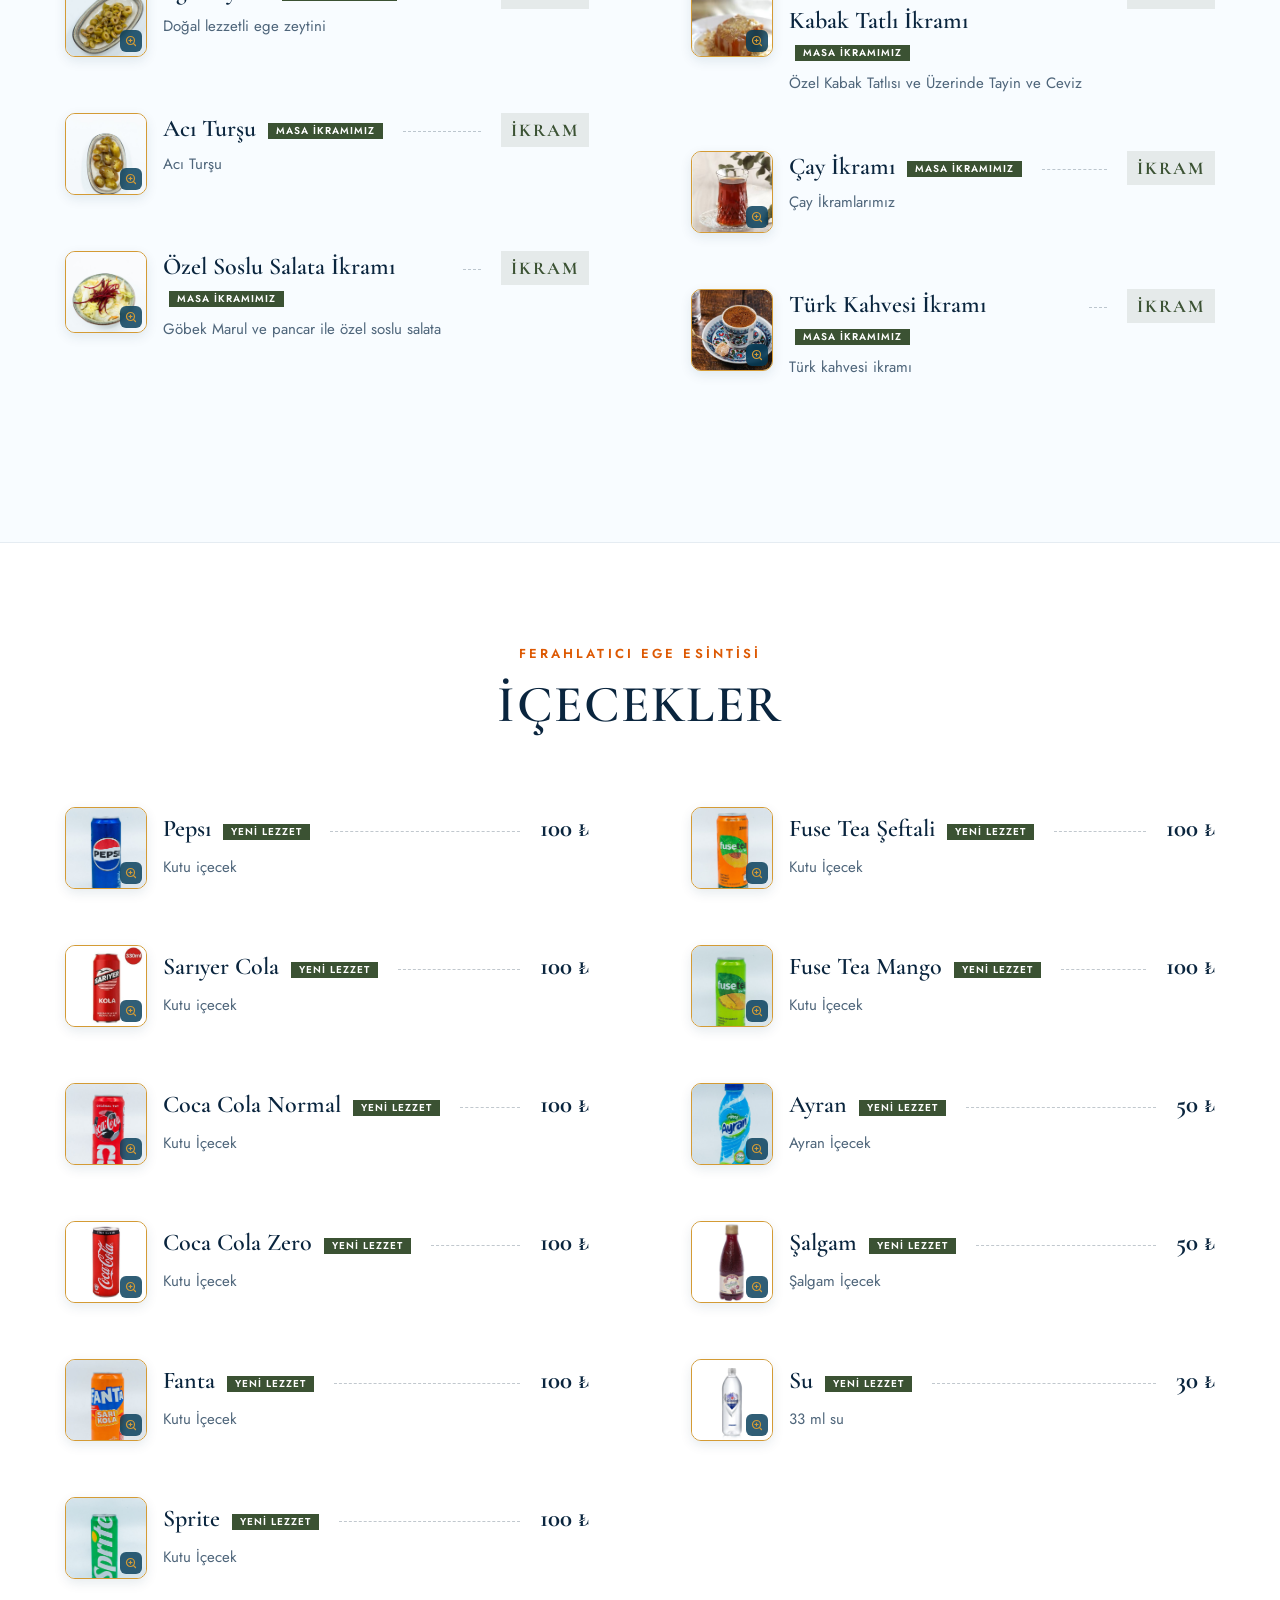
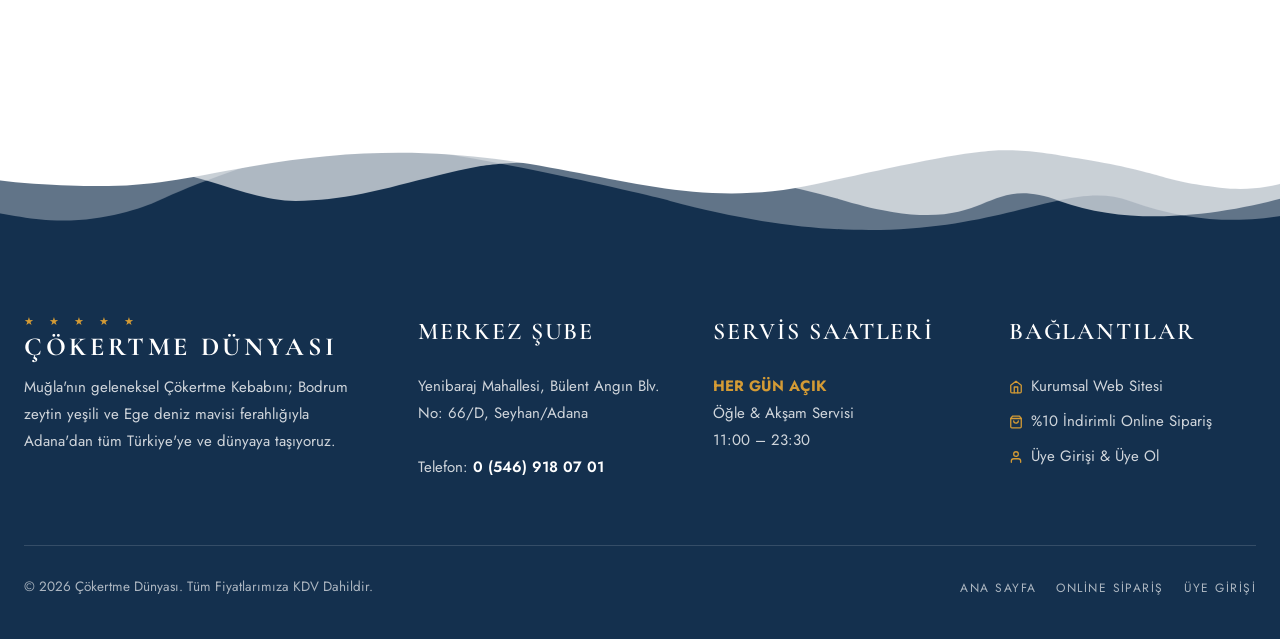
==== commit f922f4cf: "Remove top section header and complimentary banner box above dishes in menu.html" ====
--- a/menu.html
+++ b/menu.html
@@ -947,32 +947,7 @@
        BÖLÜM 1: İMZA ÇÖKERTME KEBAPLARI (ANA YEMEKLER - 2 SÜTUN)
        ======================================================================== -->
   <section id="sec-cokertmeler">
-    <div class="pt-menu-section-header" style="padding-bottom:34px;">
-      <span class="pt-subtitle" id="sub-sec-1">SOĞUK SIKIM ZEYTİNYAĞI &amp; USTALIK ATEŞİ</span>
-      <h2 class="pt-title" id="title-sec-1">İmza Çökertme Kebapları</h2>
-
-      <!-- Tüm Ana Yemeklerin Yanında Verilen Masa İkramları Bandı -->
-      <div style="margin-top:22px; background:var(--pt-mist-bottom); border:1px solid rgba(59, 82, 51, 0.25); border-top:3px solid var(--pt-gold); padding:18px 26px; text-align:center;">
-        <div style="font-size:11.5px; font-weight:700; letter-spacing:0.2em; text-transform:uppercase; color:var(--pt-olive); margin-bottom:10px;">
-          TÜM ÇÖKERTME KEBAPLARIMIZIN YANINDA ÜCRETSİZ MASA İKRAMLARIMIZ
-        </div>
-        <div style="display:flex; justify-content:center; flex-wrap:wrap; gap:10px 18px; font-family:var(--font-display); font-size:21px; font-weight:600; color:var(--pt-text);">
-          <span>Ege Zeytini</span>
-          <span style="color:var(--pt-gold);">•</span>
-          <span>Acı Turşu</span>
-          <span style="color:var(--pt-gold);">•</span>
-          <span>Özel Soslu Salata</span>
-          <span style="color:var(--pt-gold);">•</span>
-          <span>Özel Tatlı</span>
-          <span style="color:var(--pt-gold);">•</span>
-          <span>Demleme Çay</span>
-          <span style="color:var(--pt-gold);">•</span>
-          <span>Türk Kahvesi</span>
-        </div>
-      </div>
-    </div>
-
-    <div class="pt-menu-columns-container" id="grid-cokertmeler"></div>
+    <div class="pt-menu-columns-container" id="grid-cokertmeler" style="padding-top:32px;"></div>
   </section>
 
   <!-- ========================================================================
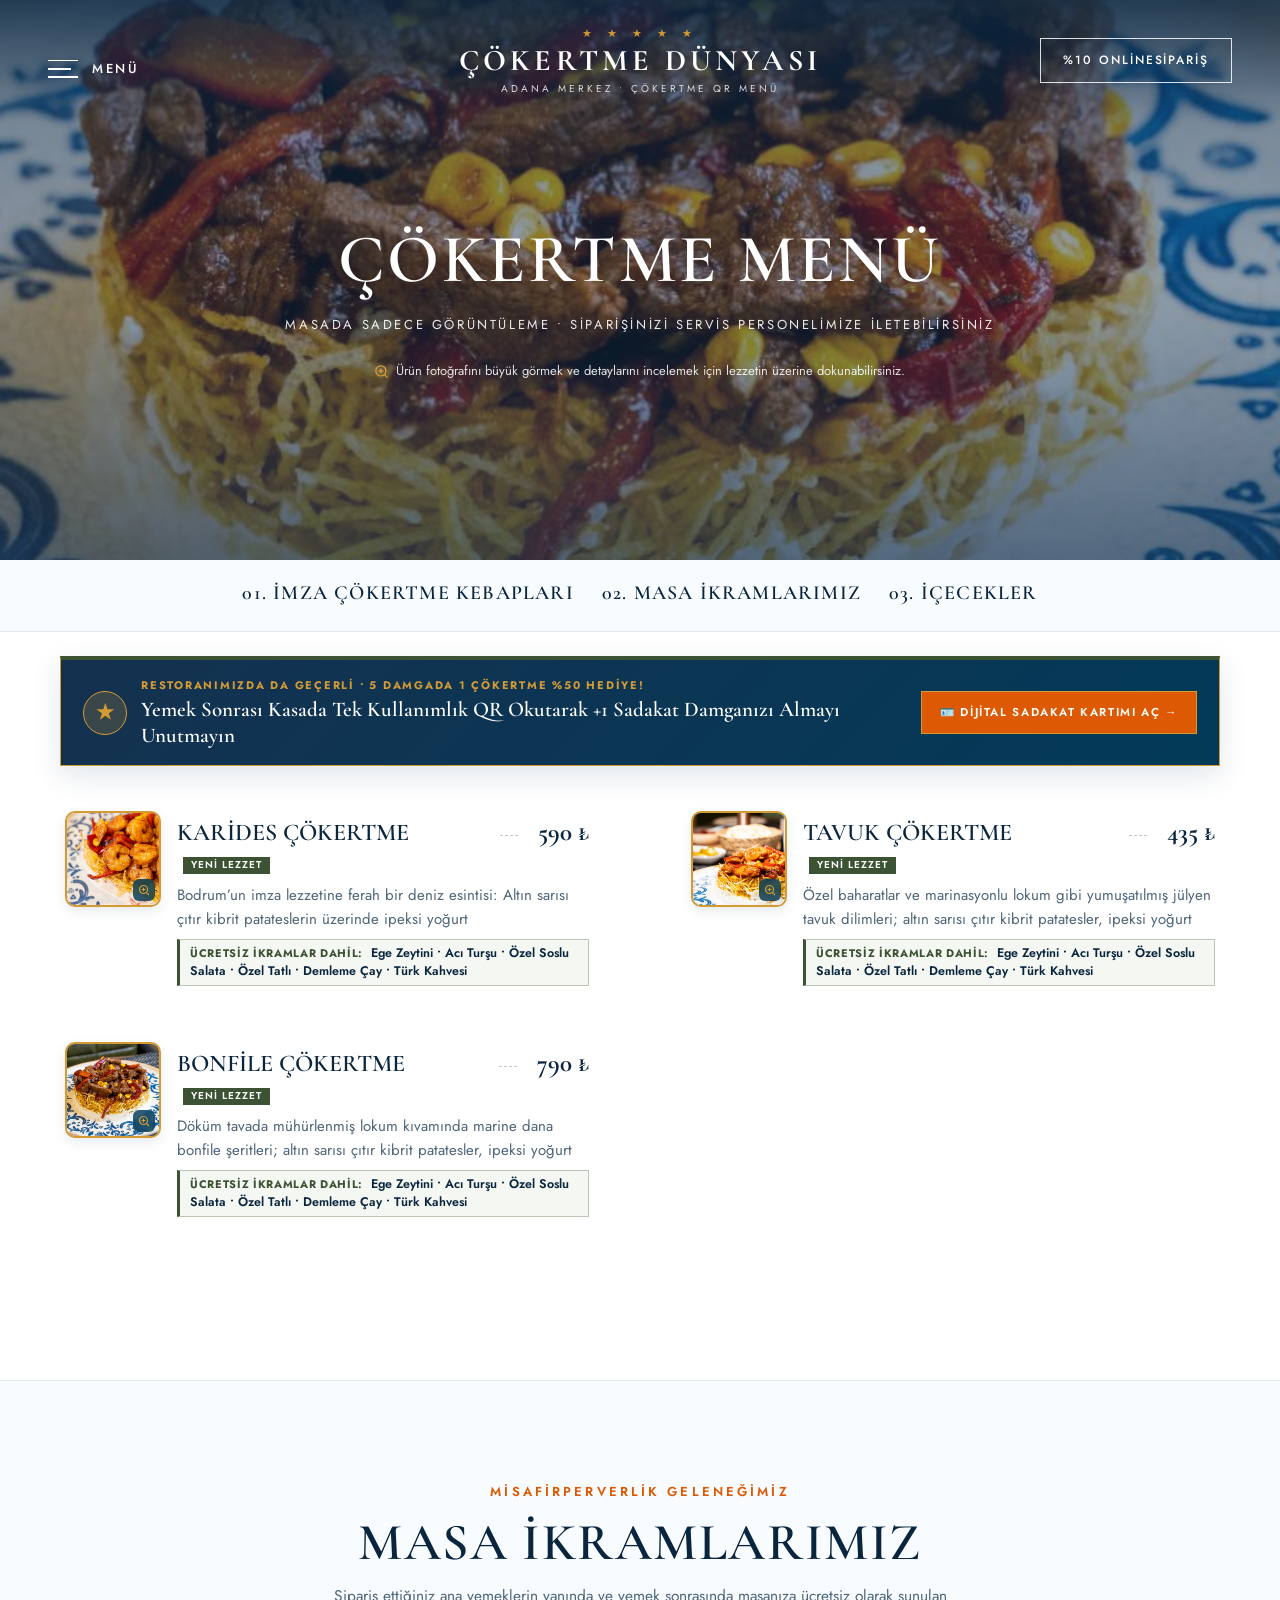
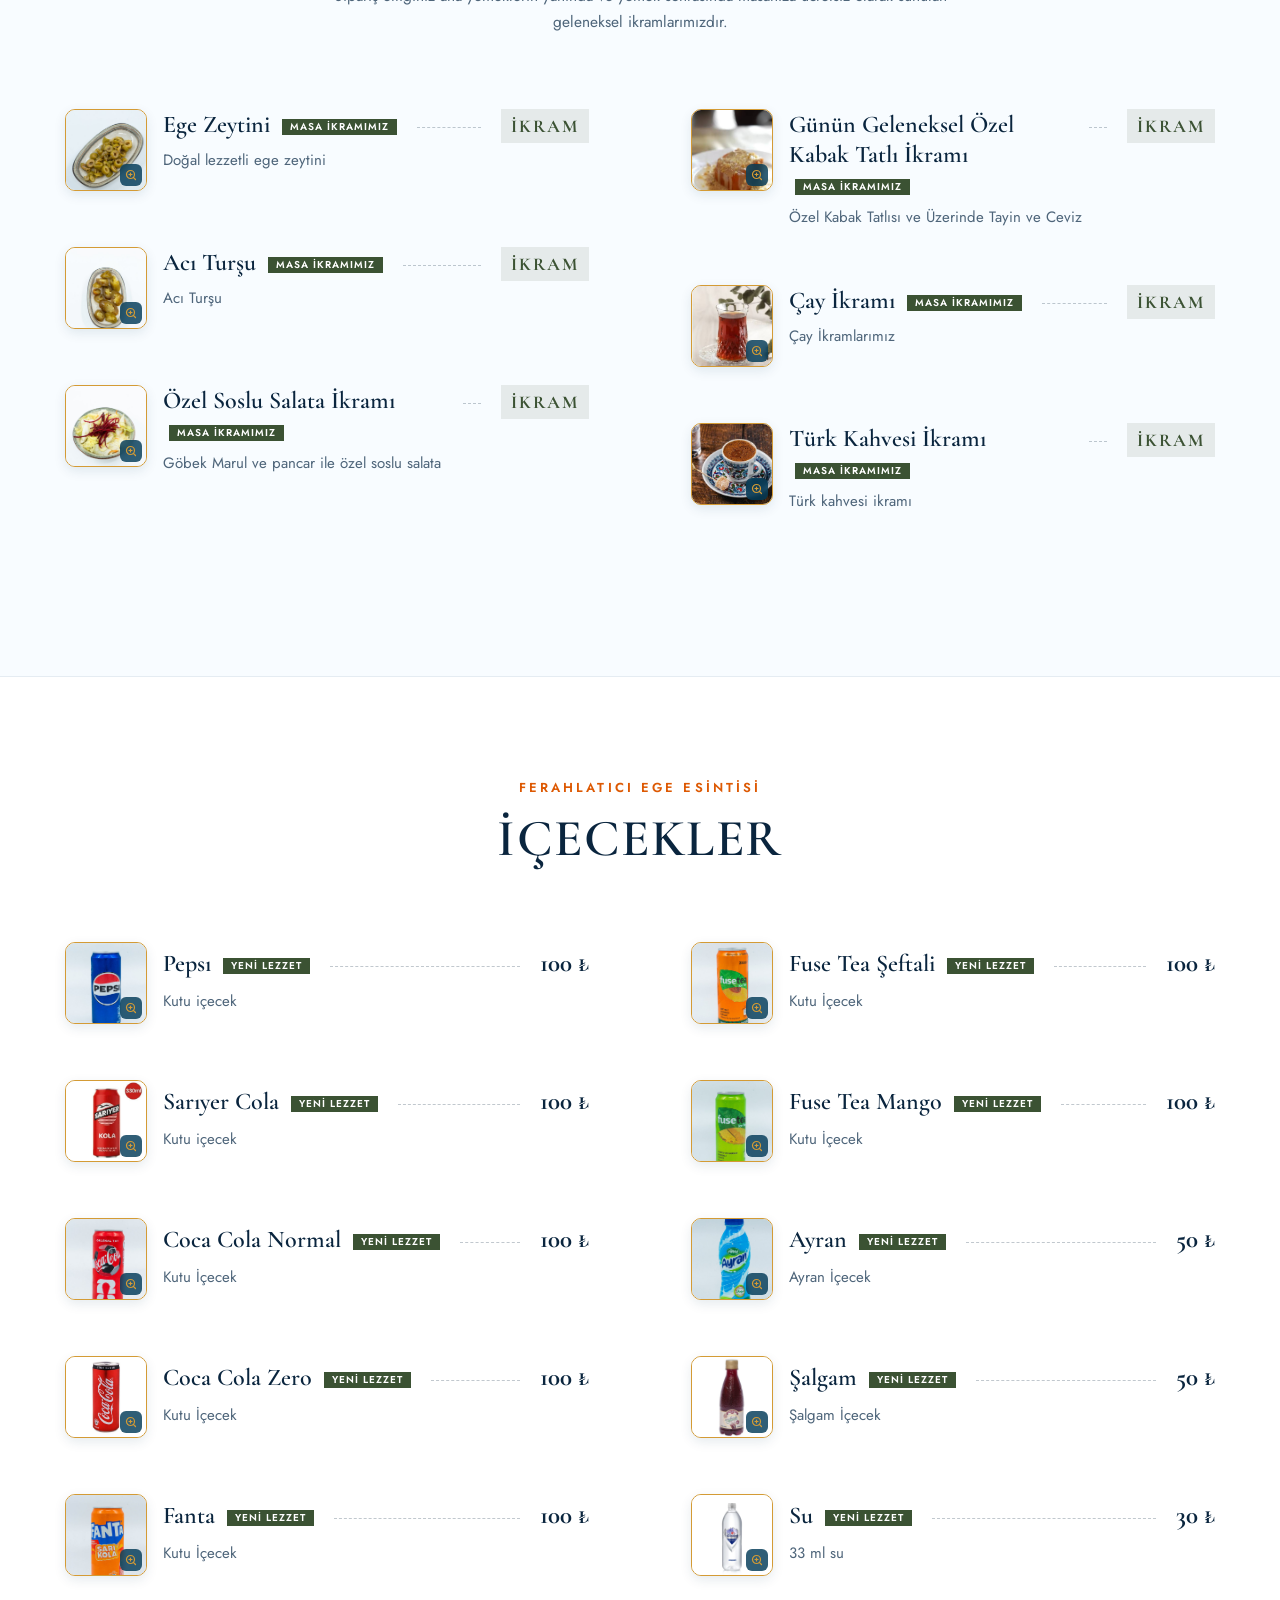
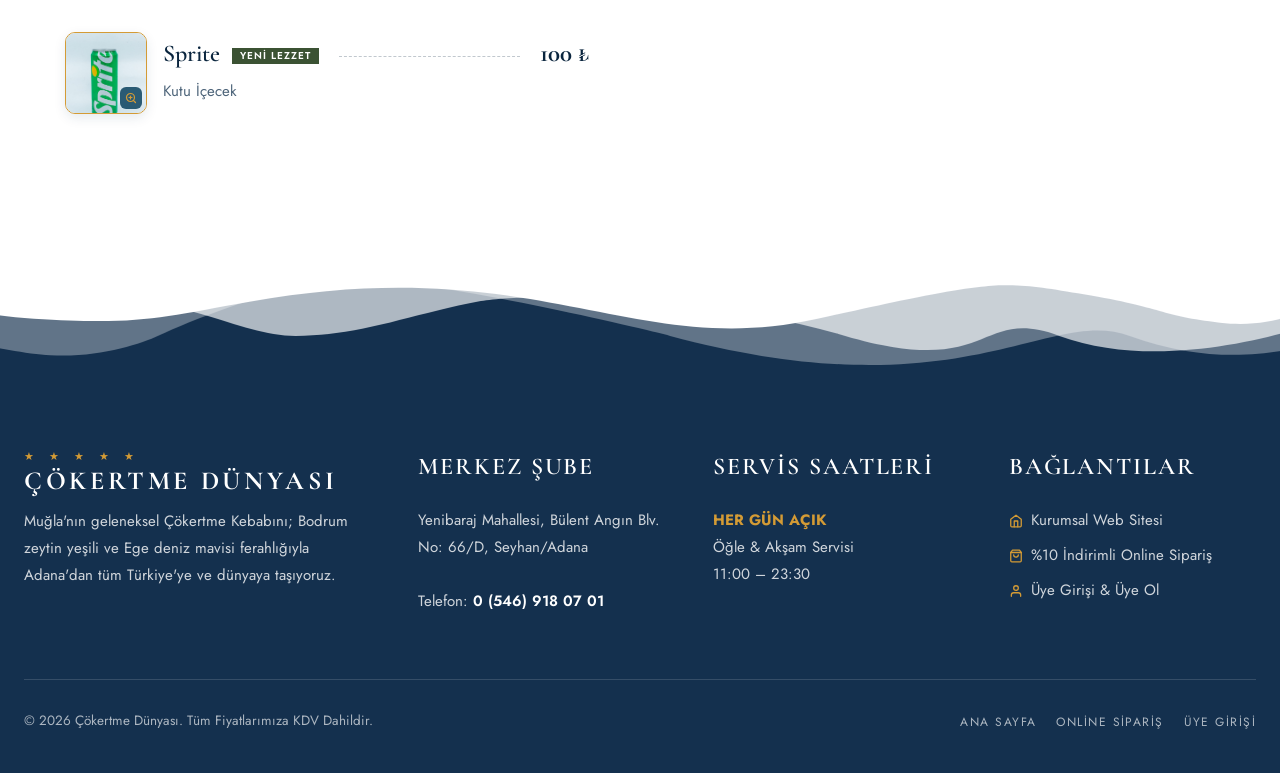
==== commit 4e15fedc: "feat: add physical branch cashier QR loyalty stamp terminal, 5-stamp reward redemption & wallet POS" ====
--- a/menu.html
+++ b/menu.html
@@ -944,6 +944,30 @@
   </div>
 
   <!-- ========================================================================
+       RESTORAN MİSAFİRLERİ İÇİN SADAKAT DAMGASI & CÜZDAN BİLGİLENDİRME ŞERİDİ
+       ======================================================================== -->
+  <section style="max-width:1200px; margin:24px auto 0; padding:0 20px;">
+    <div style="background:linear-gradient(135deg, #14314F 0%, #023A58 100%); border:1.5px solid var(--pt-gold); border-top:4px solid var(--pt-olive); padding:16px 22px; color:#fff; display:flex; align-items:center; justify-content:space-between; flex-wrap:wrap; gap:16px; box-shadow:0 10px 28px rgba(2,58,88,0.12);">
+      <div style="display:flex; align-items:center; gap:14px; flex:1; min-width:260px;">
+        <div style="width:44px; height:44px; border-radius:50%; background:rgba(212,155,53,0.2); border:1.5px solid var(--pt-gold); color:var(--pt-gold); display:flex; align-items:center; justify-content:center; flex-shrink:0; font-size:20px; font-weight:700;">
+          ★
+        </div>
+        <div>
+          <div style="font-size:11px; letter-spacing:0.16em; text-transform:uppercase; color:var(--pt-gold); font-weight:700; margin-bottom:2px;">
+            RESTORANIMIZDA DA GEÇERLİ • 5 DAMGADA 1 ÇÖKERTME %50 HEDİYE!
+          </div>
+          <div style="font-family:var(--font-display); font-size:21px; font-weight:600; color:#fff; line-height:1.25;">
+            Yemek Sonrası Kasada Tek Kullanımlık QR Okutarak +1 Sadakat Damganızı Almayı Unutmayın
+          </div>
+        </div>
+      </div>
+      <a href="https://onlinesiparis.cokertmedunyasi.com/?openQrCard=1" style="background:var(--pt-primary); color:#fff; border:1px solid var(--pt-gold); padding:11px 18px; font-family:var(--font-sans); font-size:11.5px; font-weight:600; letter-spacing:0.14em; text-transform:uppercase; text-decoration:none; white-space:nowrap;">
+        🪪 DİJİTAL SADAKAT KARTIMI AÇ →
+      </a>
+    </div>
+  </section>
+
+  <!-- ========================================================================
        BÖLÜM 1: İMZA ÇÖKERTME KEBAPLARI (ANA YEMEKLER - 2 SÜTUN)
        ======================================================================== -->
   <section id="sec-cokertmeler">
@@ -1056,7 +1080,7 @@
     <div class="pt-modal-card" id="dish-modal-content"></div>
   </div>
 
-  <script src="assets/data.js?v=7"></script>
+  <script src="assets/data.js?v=17"></script>
   <script>
     const DEFAULT_COMPLIMENTARY_SHOWCASE = [
       {
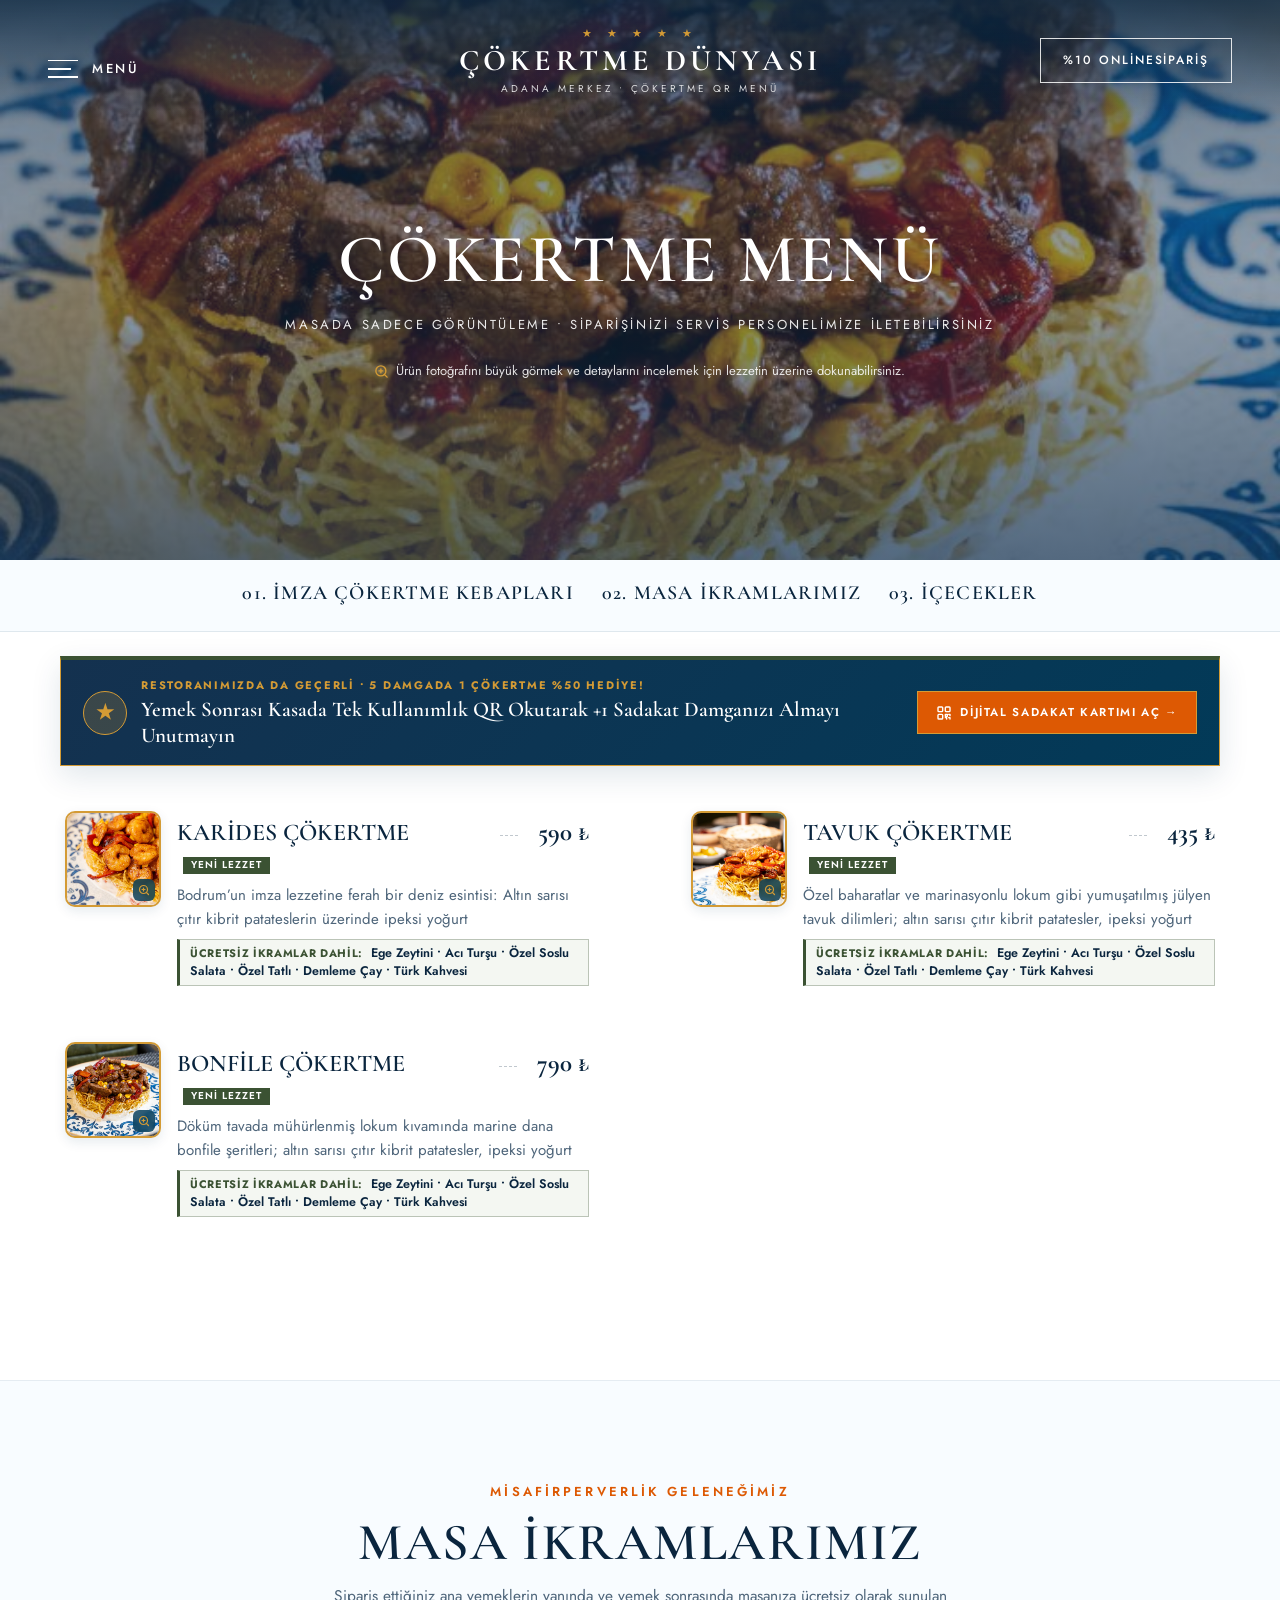
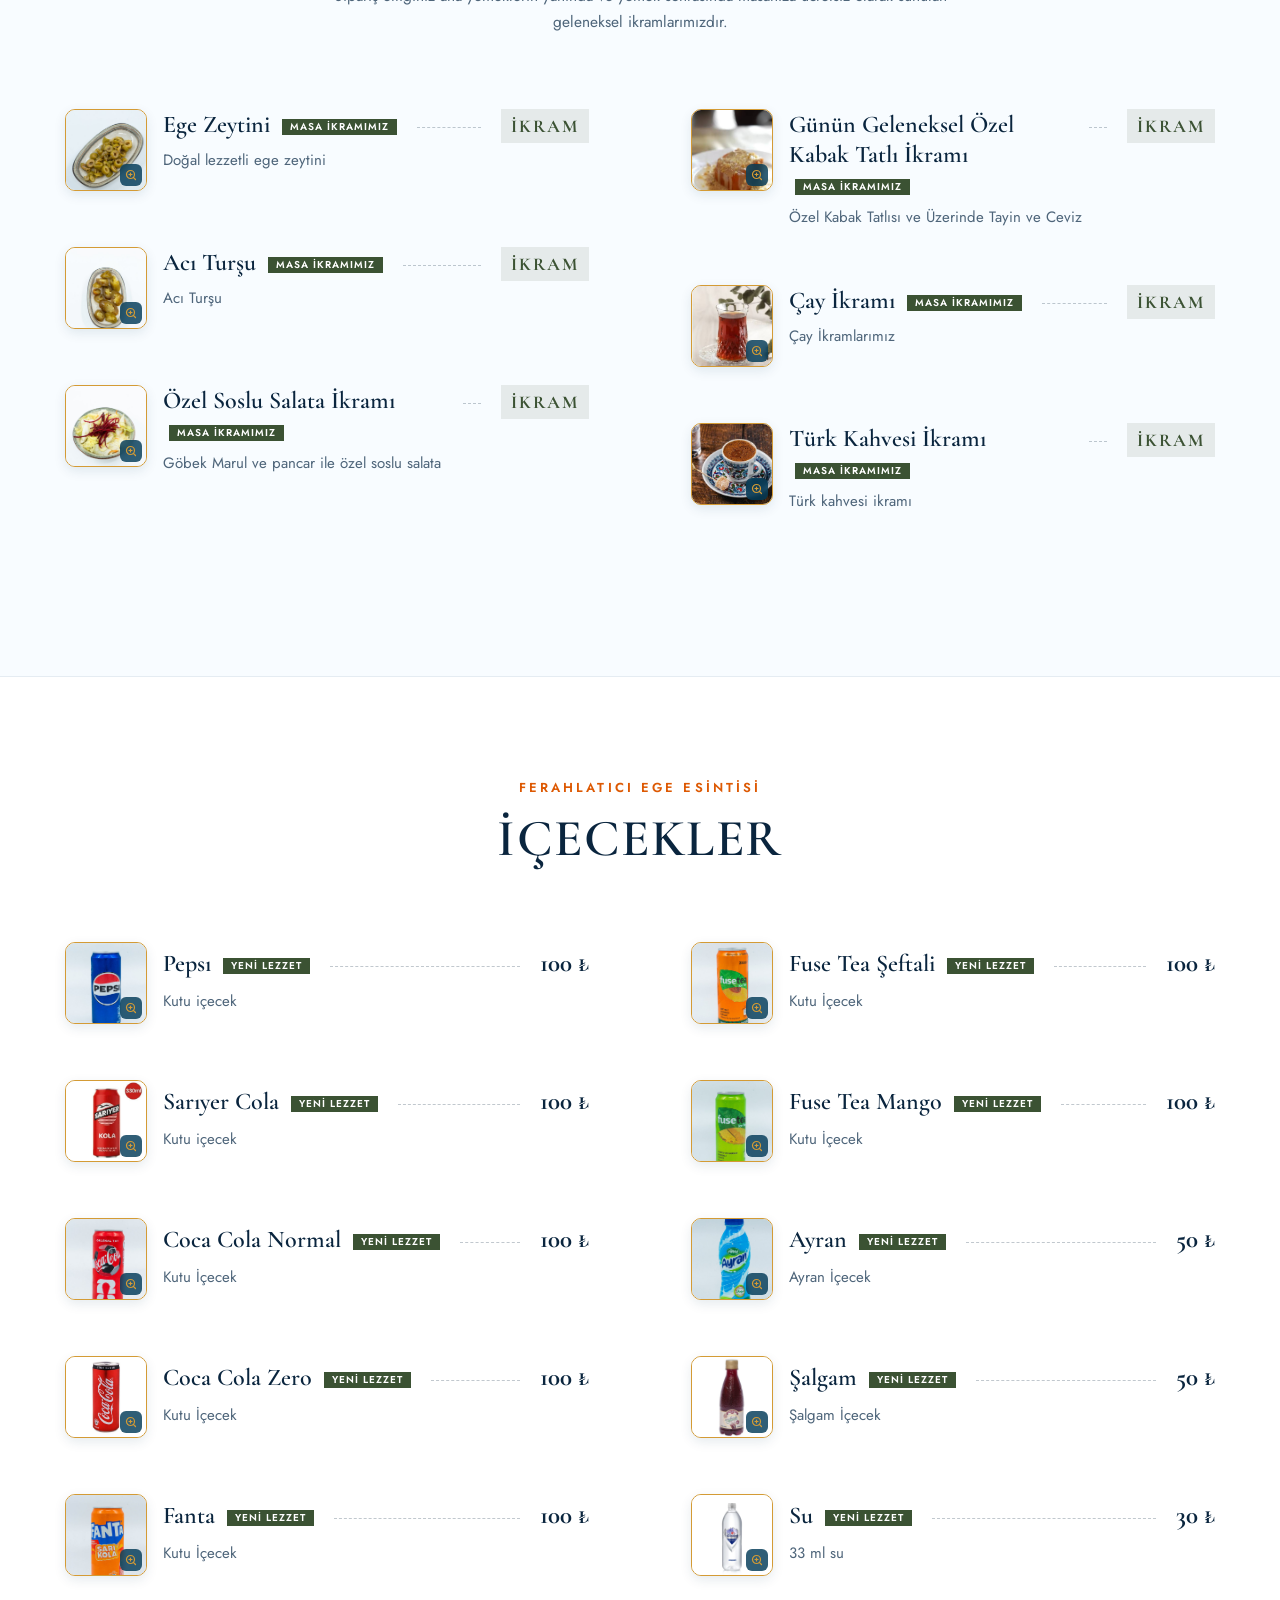
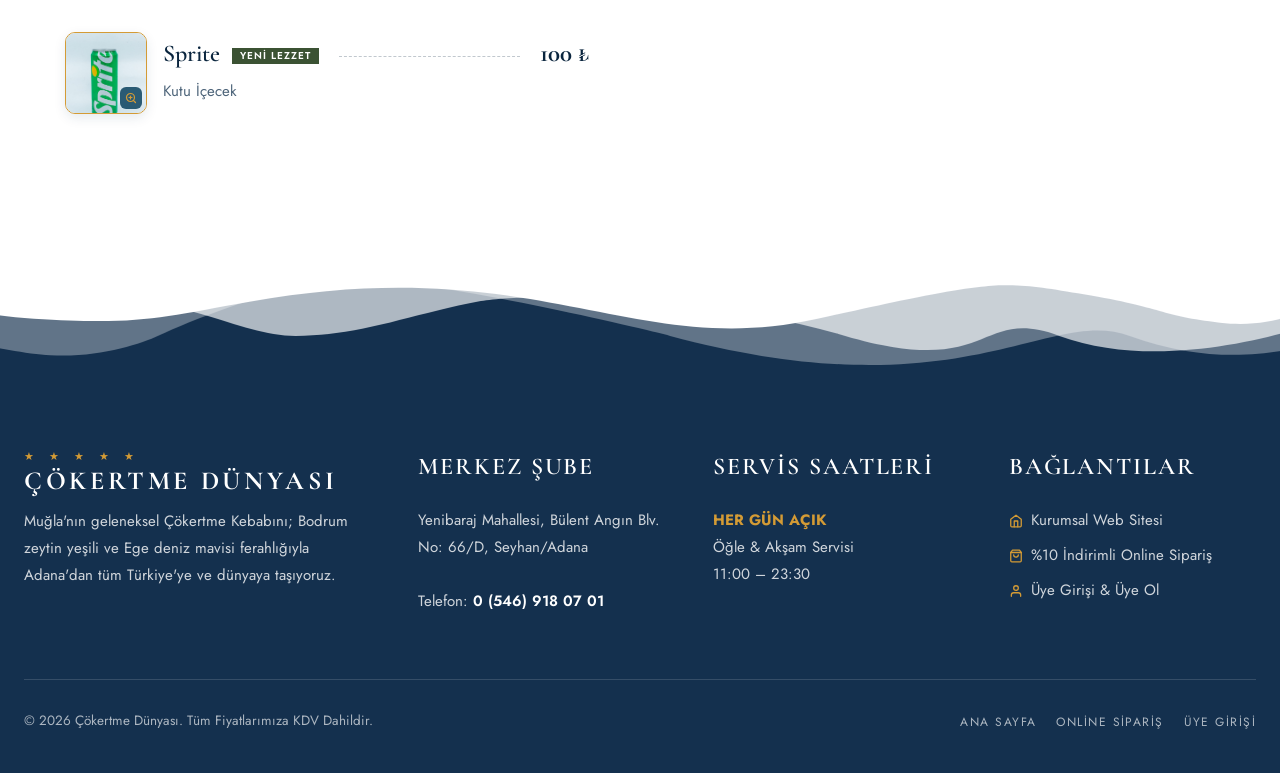
==== commit de83c089: "design: replace all amateur emoji icons with unified 2px-stroke luxury SVG icons across web, app, QR" ====
--- a/menu.html
+++ b/menu.html
@@ -4,6 +4,17 @@
   <meta charset="UTF-8" />
   <meta name="viewport" content="width=device-width, initial-scale=1.0, viewport-fit=cover" />
   <title>Çökertme Menü – Çökertme Dünyası</title>
+  <meta name="description" content="Çökertme Dünyası Dijital Masa QR Menüsü – İmza Çökertme Kebapları, ücretsiz masa ikramlarımız ve içecekler." />
+  <meta name="theme-color" content="#14314F" />
+  <link rel="icon" type="image/svg+xml" href="/assets/app-icon.svg" />
+  <link rel="apple-touch-icon" href="/assets/app-icon.svg" />
+  <link rel="canonical" href="https://cokertmedunyasi.com/menu" />
+  <meta property="og:type" content="website" />
+  <meta property="og:site_name" content="Çökertme Dünyası" />
+  <meta property="og:title" content="Çökertme Menü – Çökertme Dünyası" />
+  <meta property="og:description" content="İmza Çökertme Kebapları ve 6 çeşit ücretsiz masa ikramlarımızı dijital menümüzden inceleyin." />
+  <meta property="og:url" content="https://cokertmedunyasi.com/menu" />
+  <meta property="og:image" content="https://cokertmedunyasi.com/assets/uploads/item-1792323465955.jpg" />
   <link rel="preconnect" href="https://fonts.googleapis.com" />
   <link rel="preconnect" href="https://fonts.gstatic.com" crossorigin />
   <link href="https://fonts.googleapis.com/css2?family=Cormorant+Garamond:ital,wght@0,400;0,500;0,600;0,700;1,400;1,600&family=Jost:wght@300;400;500;600;700&display=swap" rel="stylesheet" />
@@ -961,8 +972,15 @@
           </div>
         </div>
       </div>
-      <a href="https://onlinesiparis.cokertmedunyasi.com/?openQrCard=1" style="background:var(--pt-primary); color:#fff; border:1px solid var(--pt-gold); padding:11px 18px; font-family:var(--font-sans); font-size:11.5px; font-weight:600; letter-spacing:0.14em; text-transform:uppercase; text-decoration:none; white-space:nowrap;">
-        🪪 DİJİTAL SADAKAT KARTIMI AÇ →
+      <a href="https://onlinesiparis.cokertmedunyasi.com/?openQrCard=1" style="background:var(--pt-primary); color:#fff; border:1px solid var(--pt-gold); padding:11px 18px; font-family:var(--font-sans); font-size:11.5px; font-weight:600; letter-spacing:0.14em; text-transform:uppercase; text-decoration:none; white-space:nowrap; display:inline-flex; align-items:center; gap:8px;">
+        <svg width="16" height="16" viewBox="0 0 24 24" fill="none" stroke="currentColor" stroke-width="2.1" stroke-linecap="round" stroke-linejoin="round" style="flex-shrink:0;">
+          <rect x="3" y="3" width="7" height="7" rx="1.2"/>
+          <rect x="14" y="3" width="7" height="7" rx="1.2"/>
+          <rect x="3" y="14" width="7" height="7" rx="1.2"/>
+          <rect x="14" y="14" width="3" height="3"/>
+          <path d="M19 14h2v2"/><path d="M14 19h2v2"/><path d="M19 19h2v2"/>
+        </svg>
+        <span>DİJİTAL SADAKAT KARTIMI AÇ →</span>
       </a>
     </div>
   </section>
@@ -1080,7 +1098,7 @@
     <div class="pt-modal-card" id="dish-modal-content"></div>
   </div>
 
-  <script src="assets/data.js?v=17"></script>
+  <script src="assets/data.js?v=18"></script>
   <script>
     const DEFAULT_COMPLIMENTARY_SHOWCASE = [
       {
